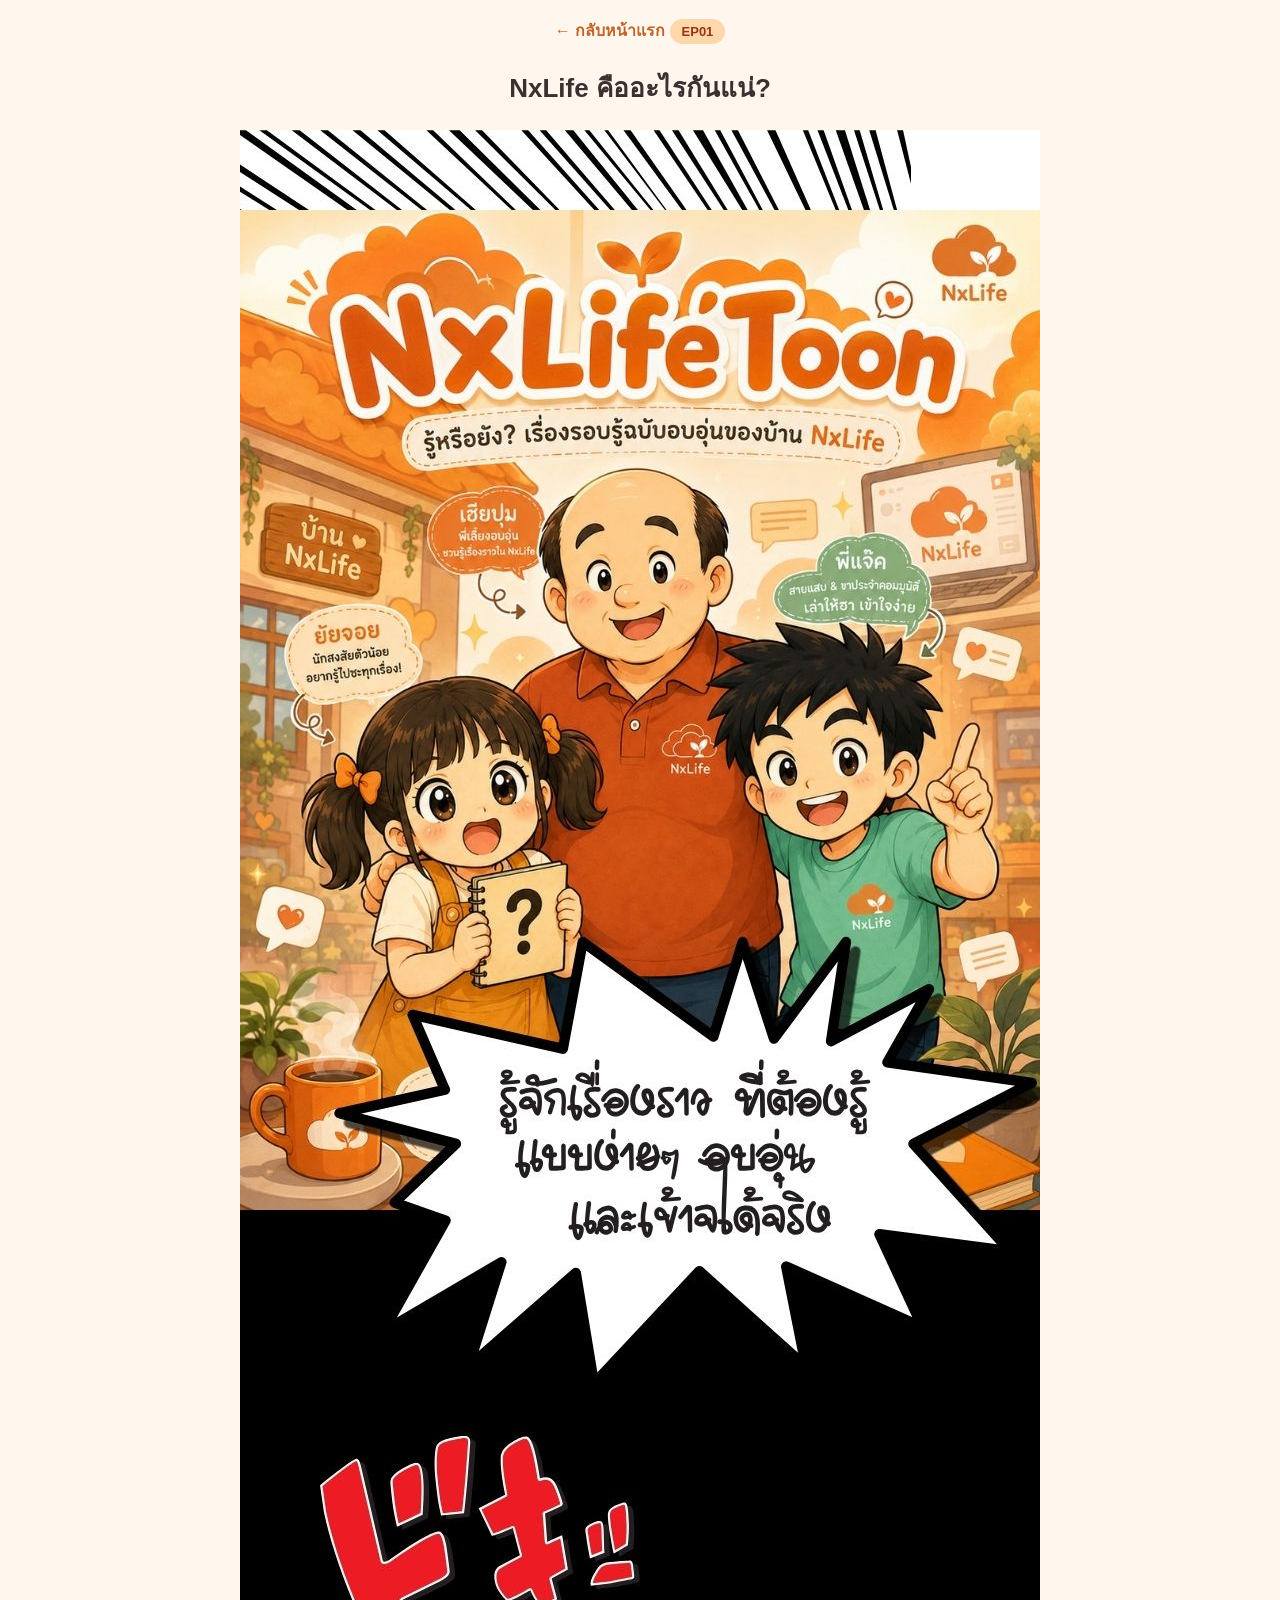
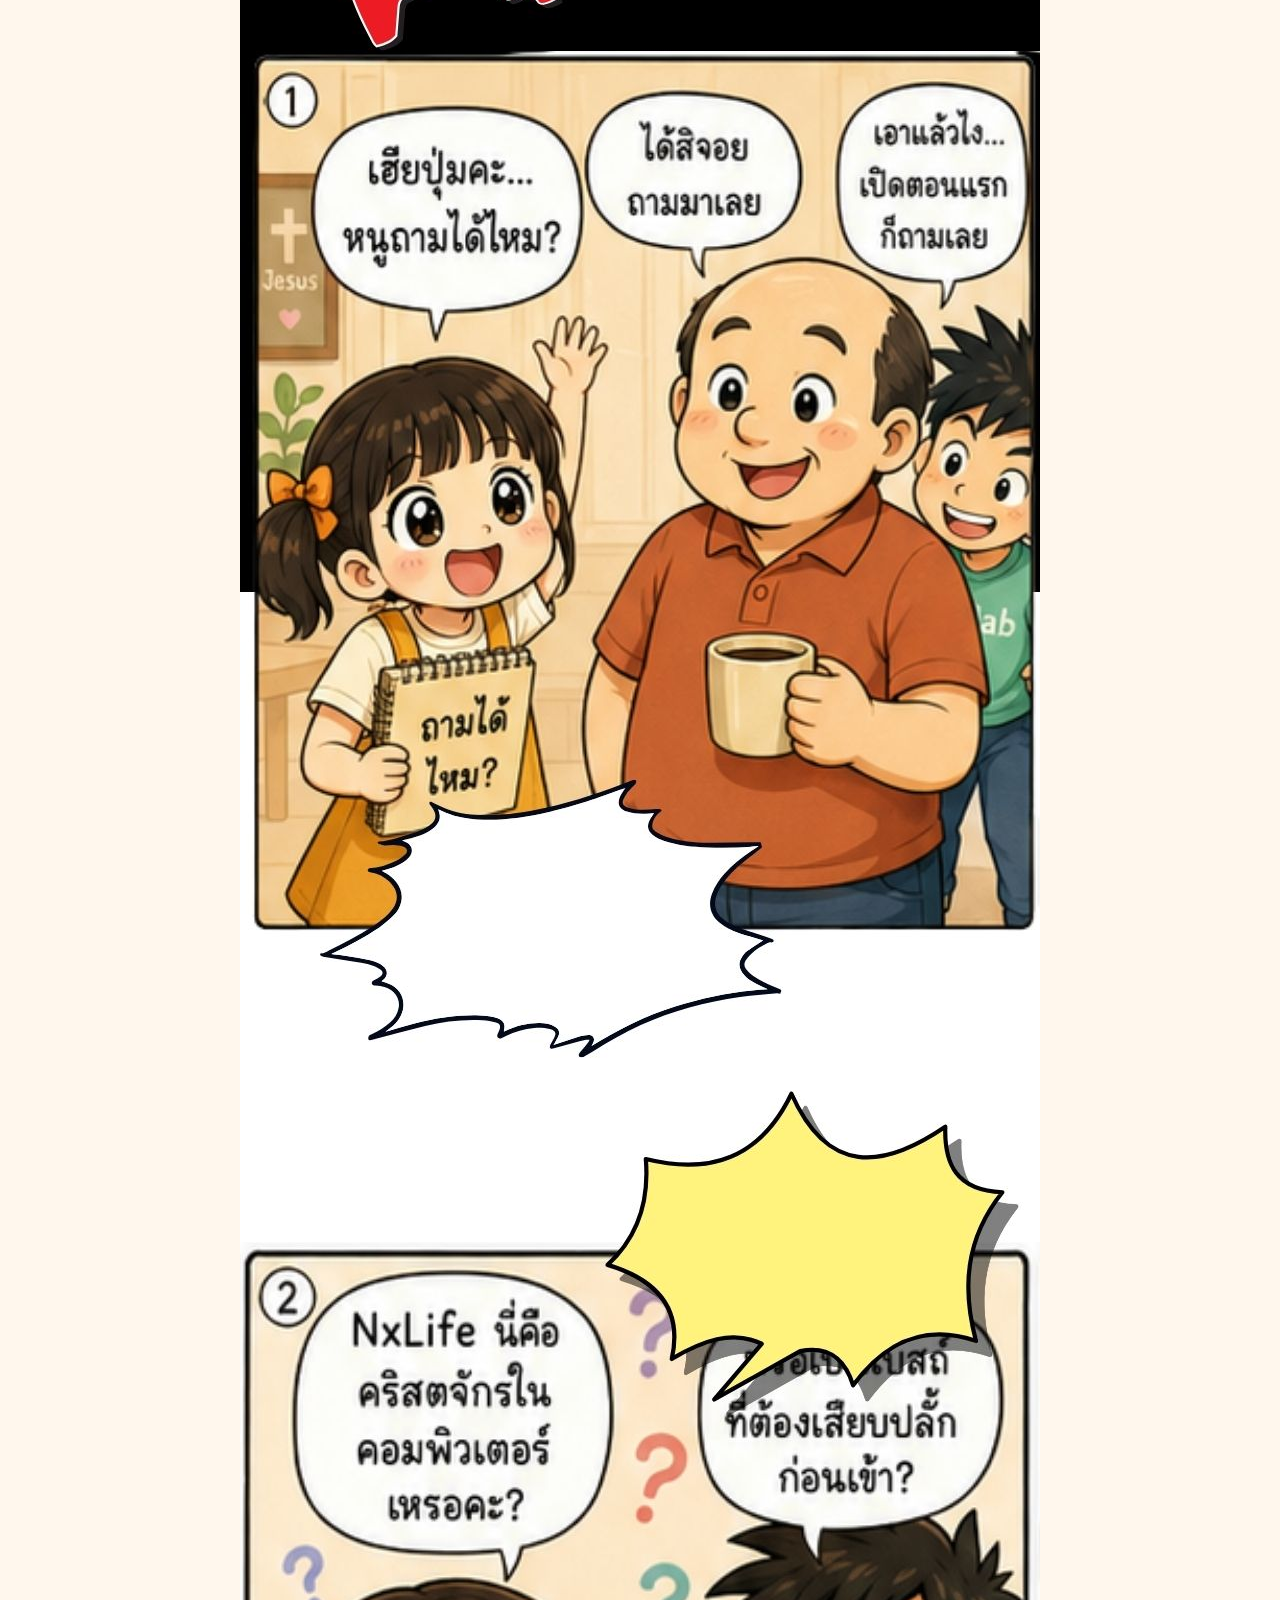
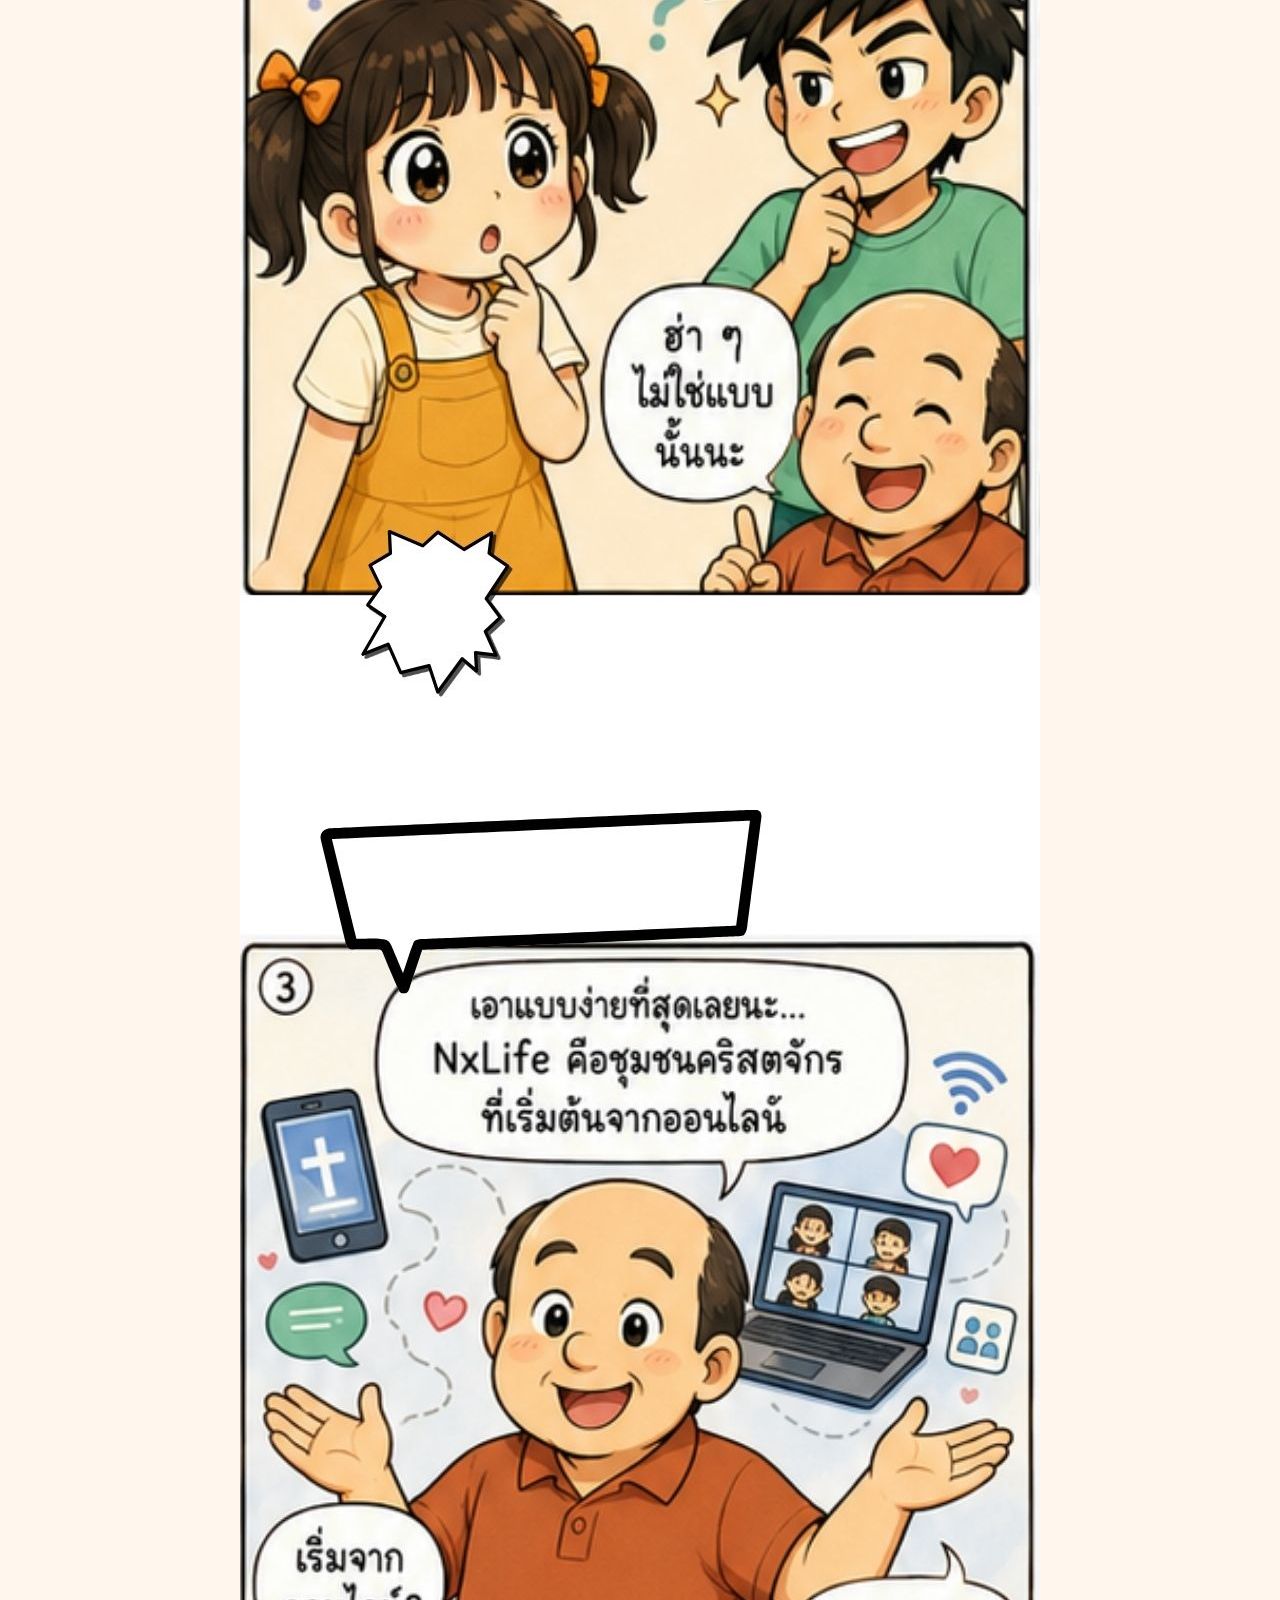
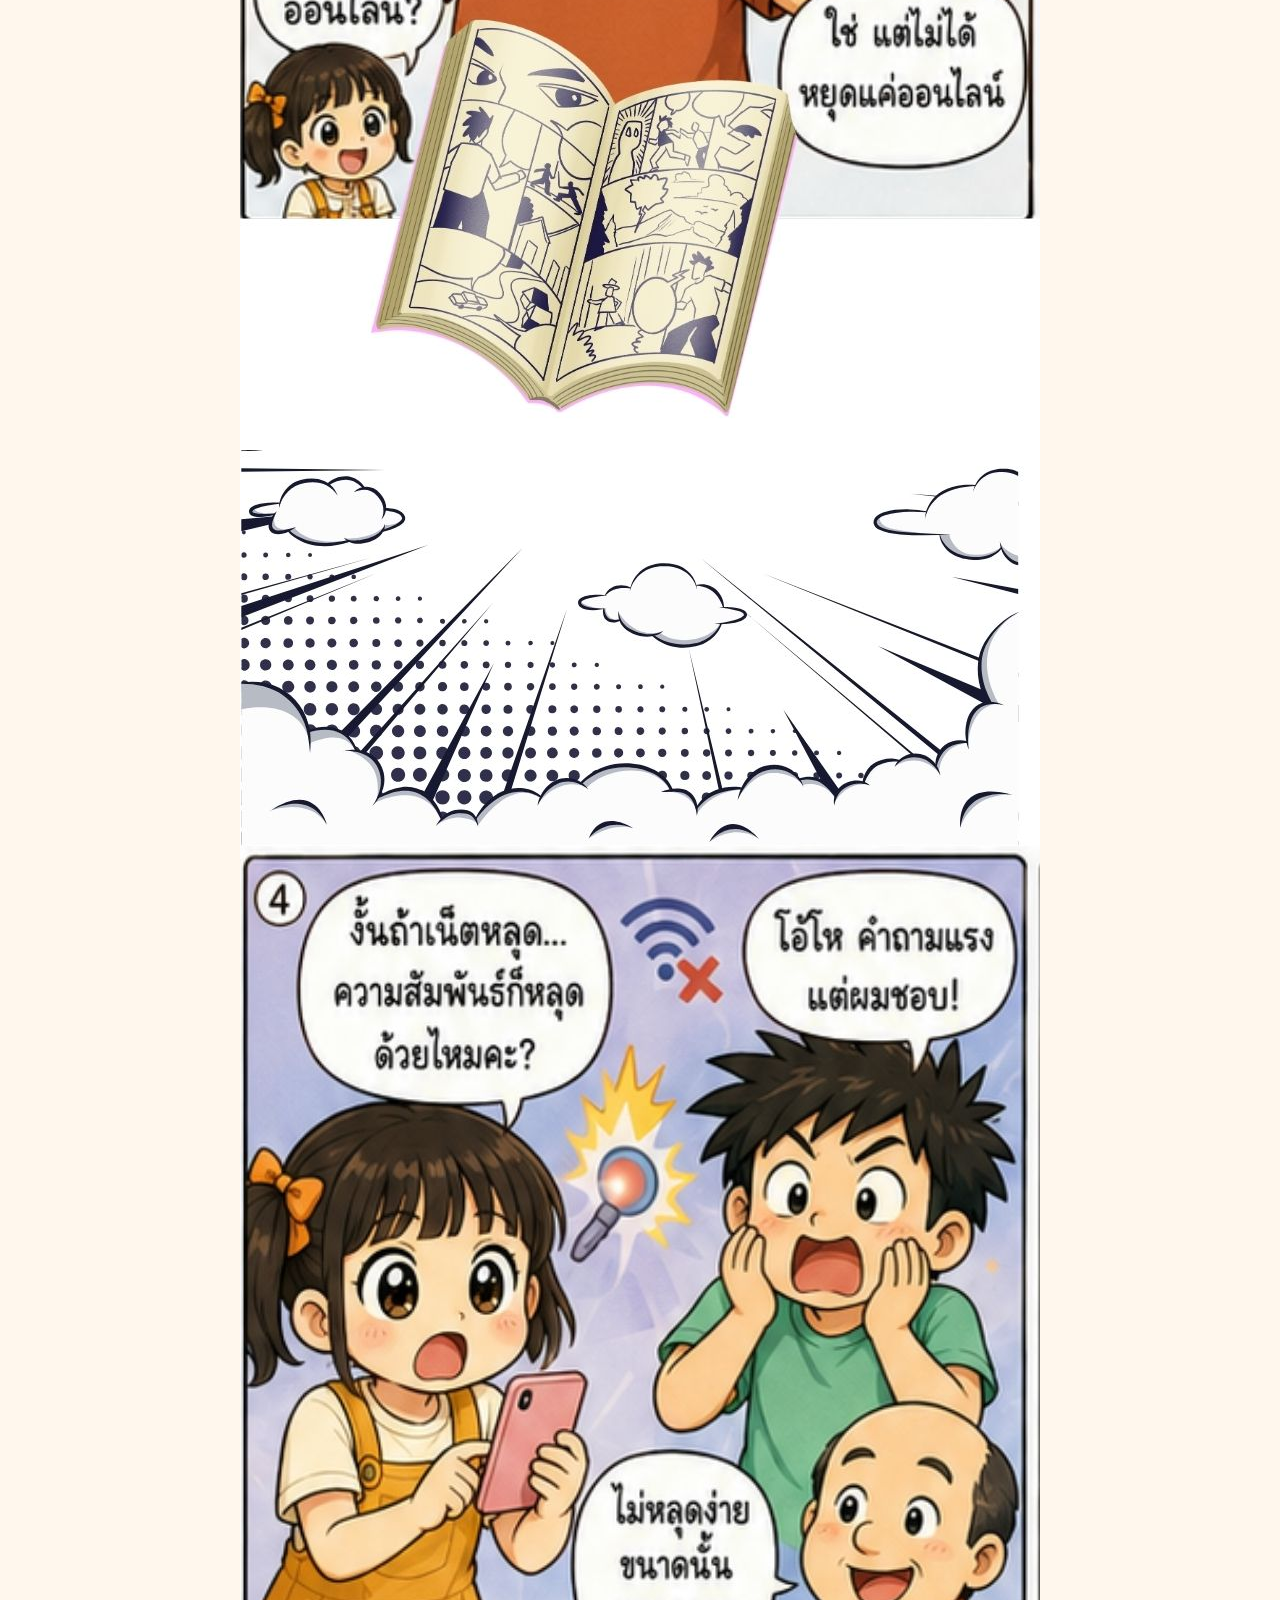
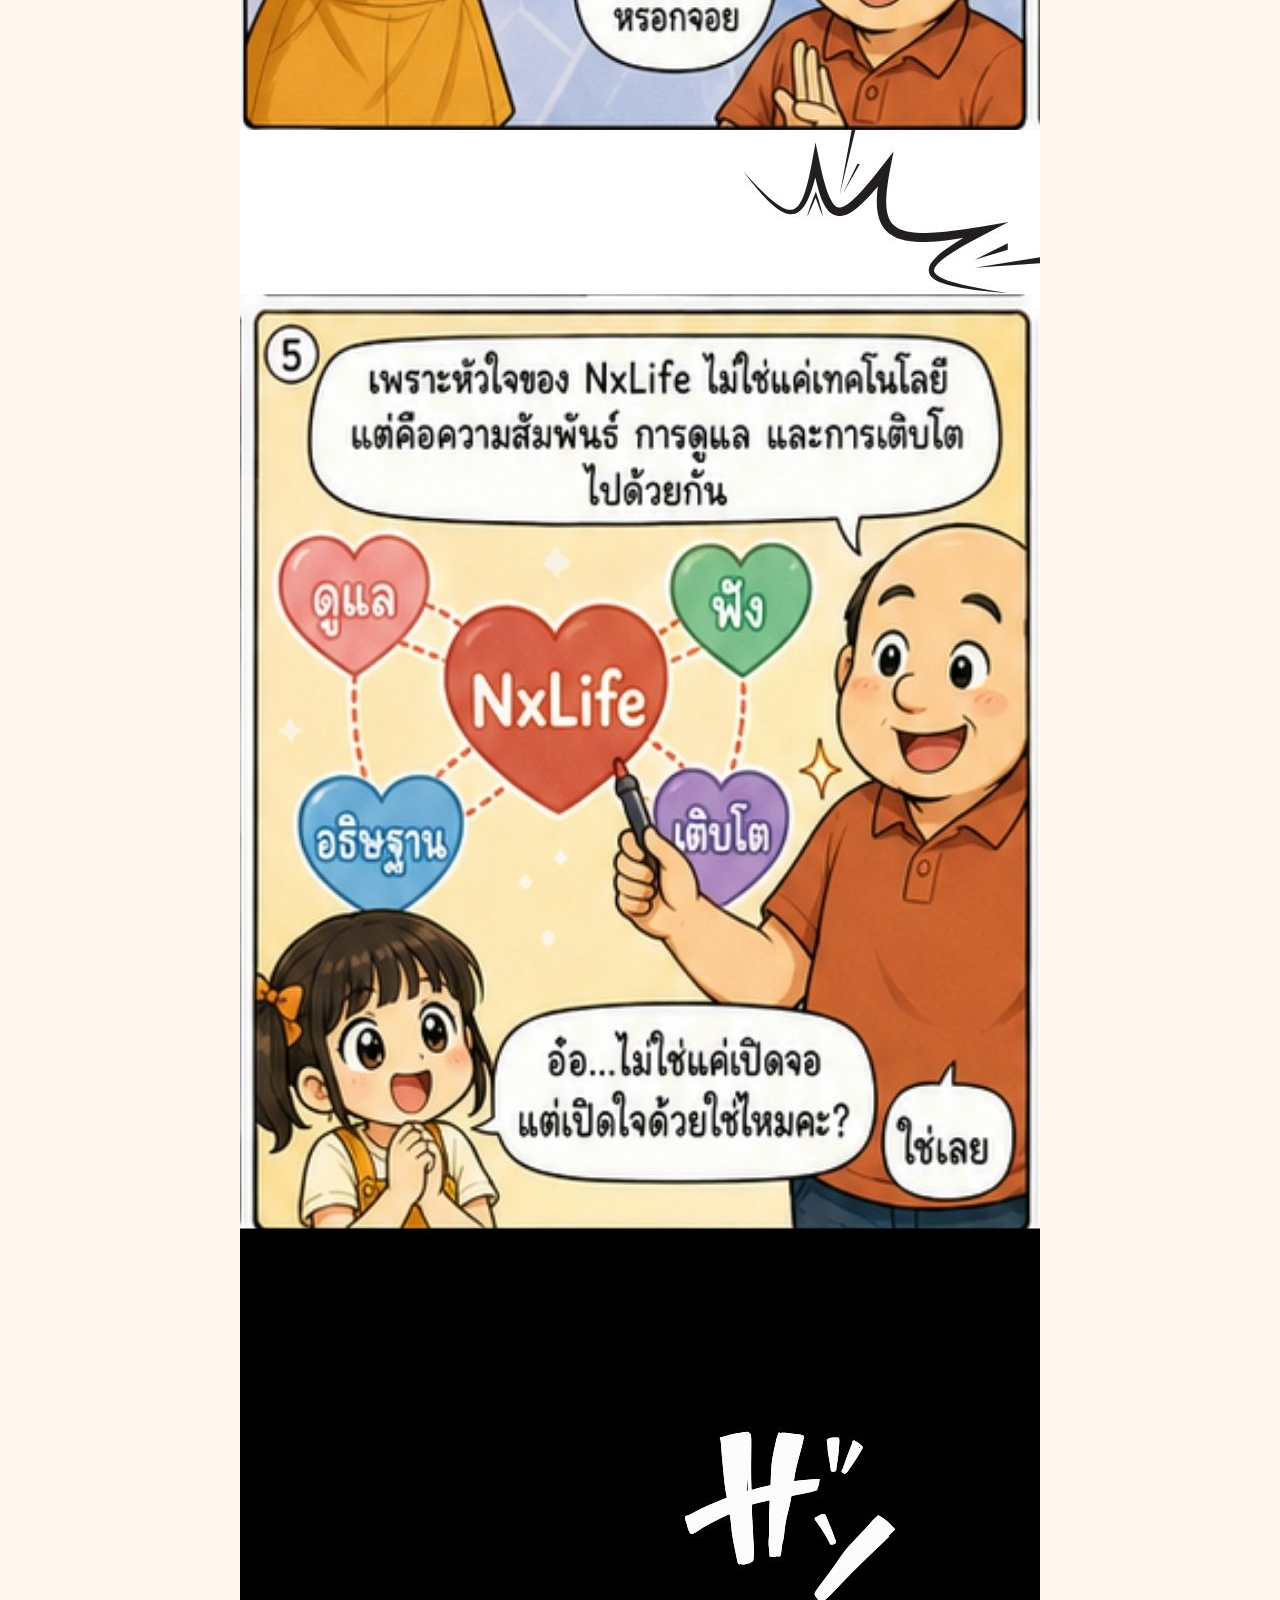
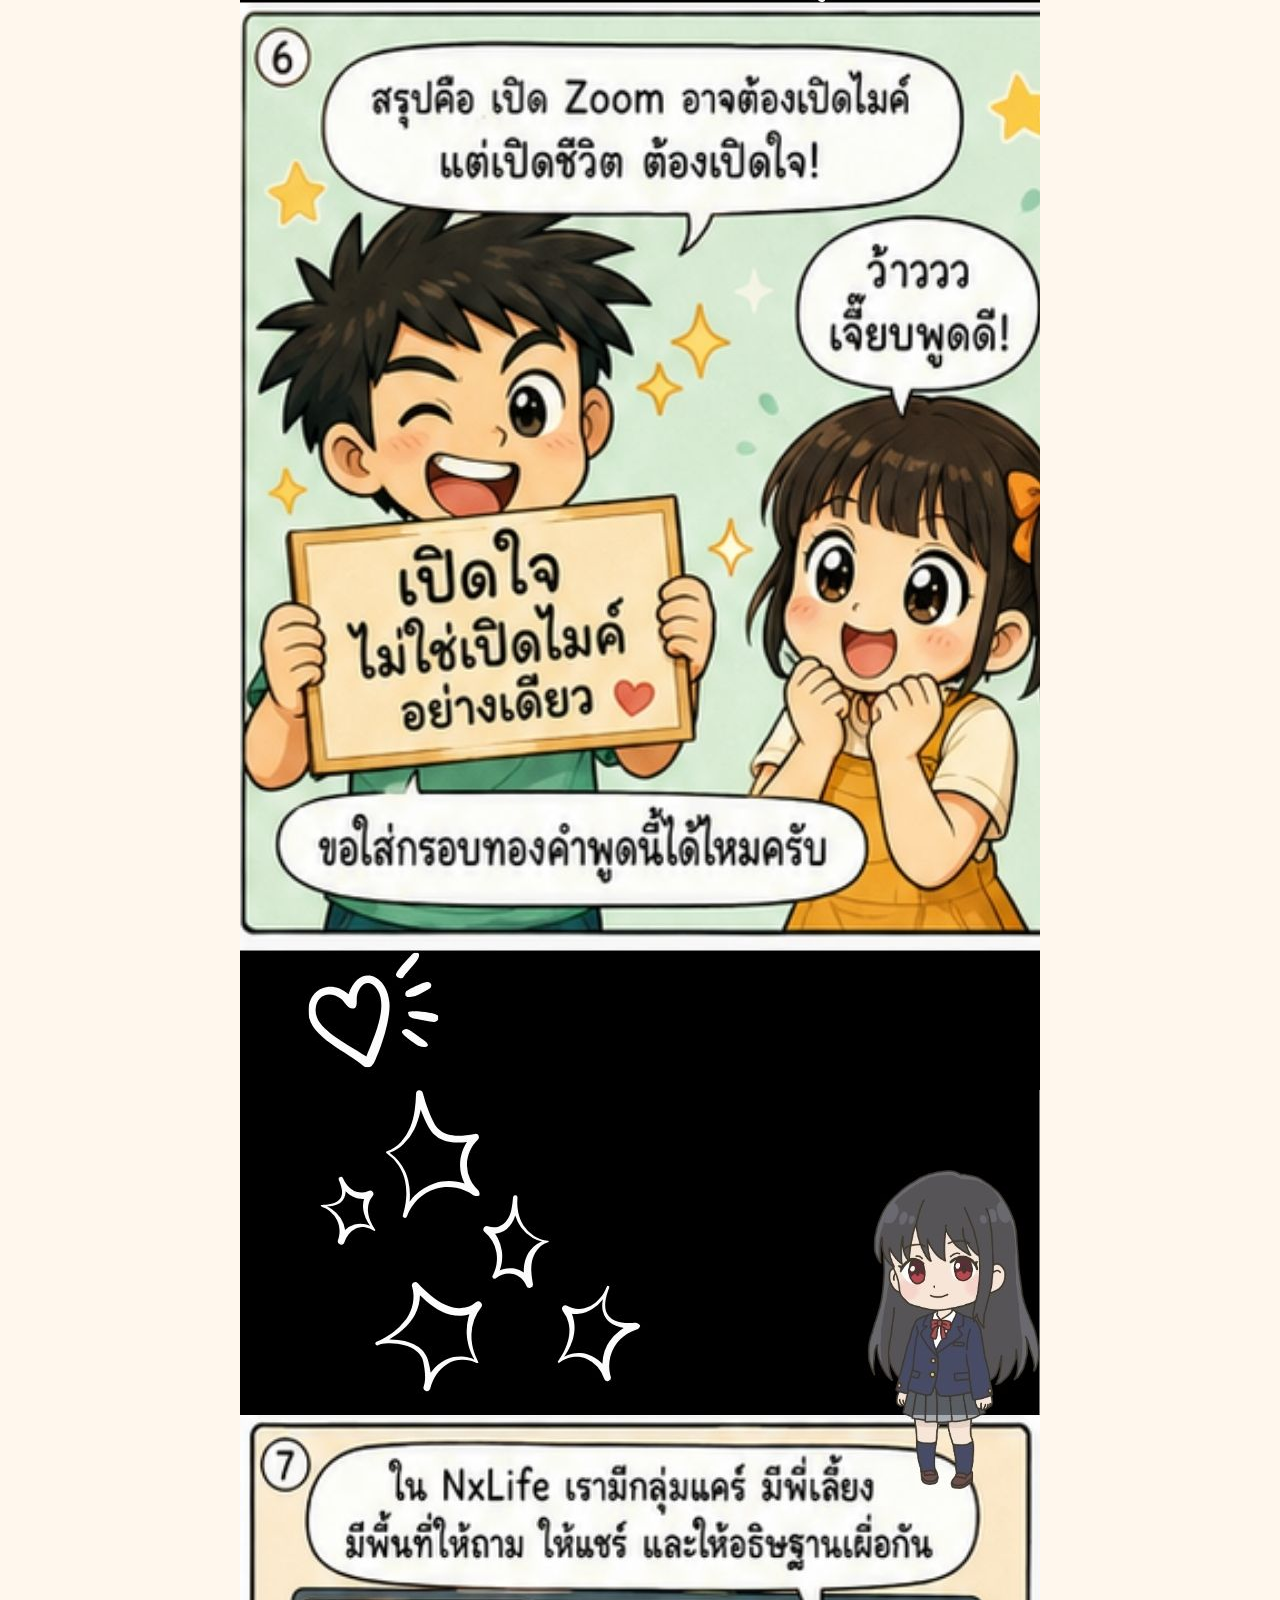
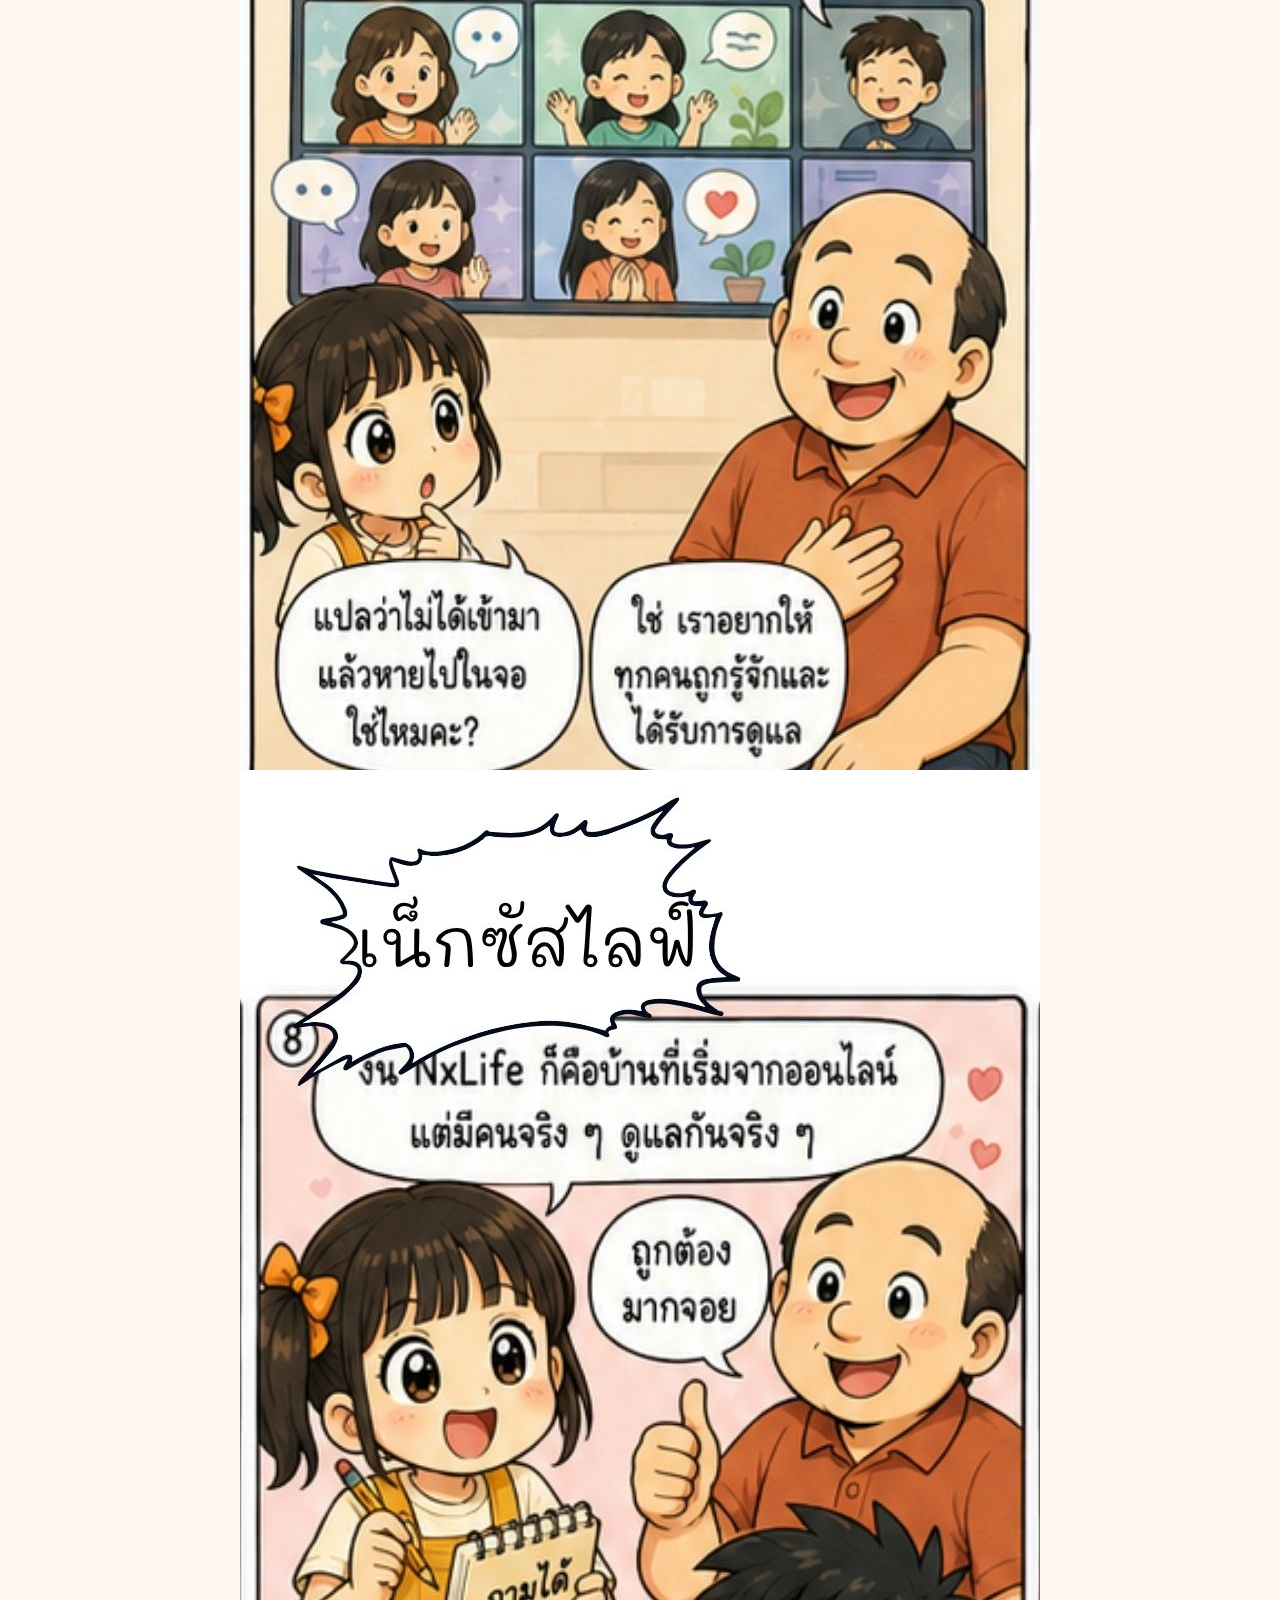
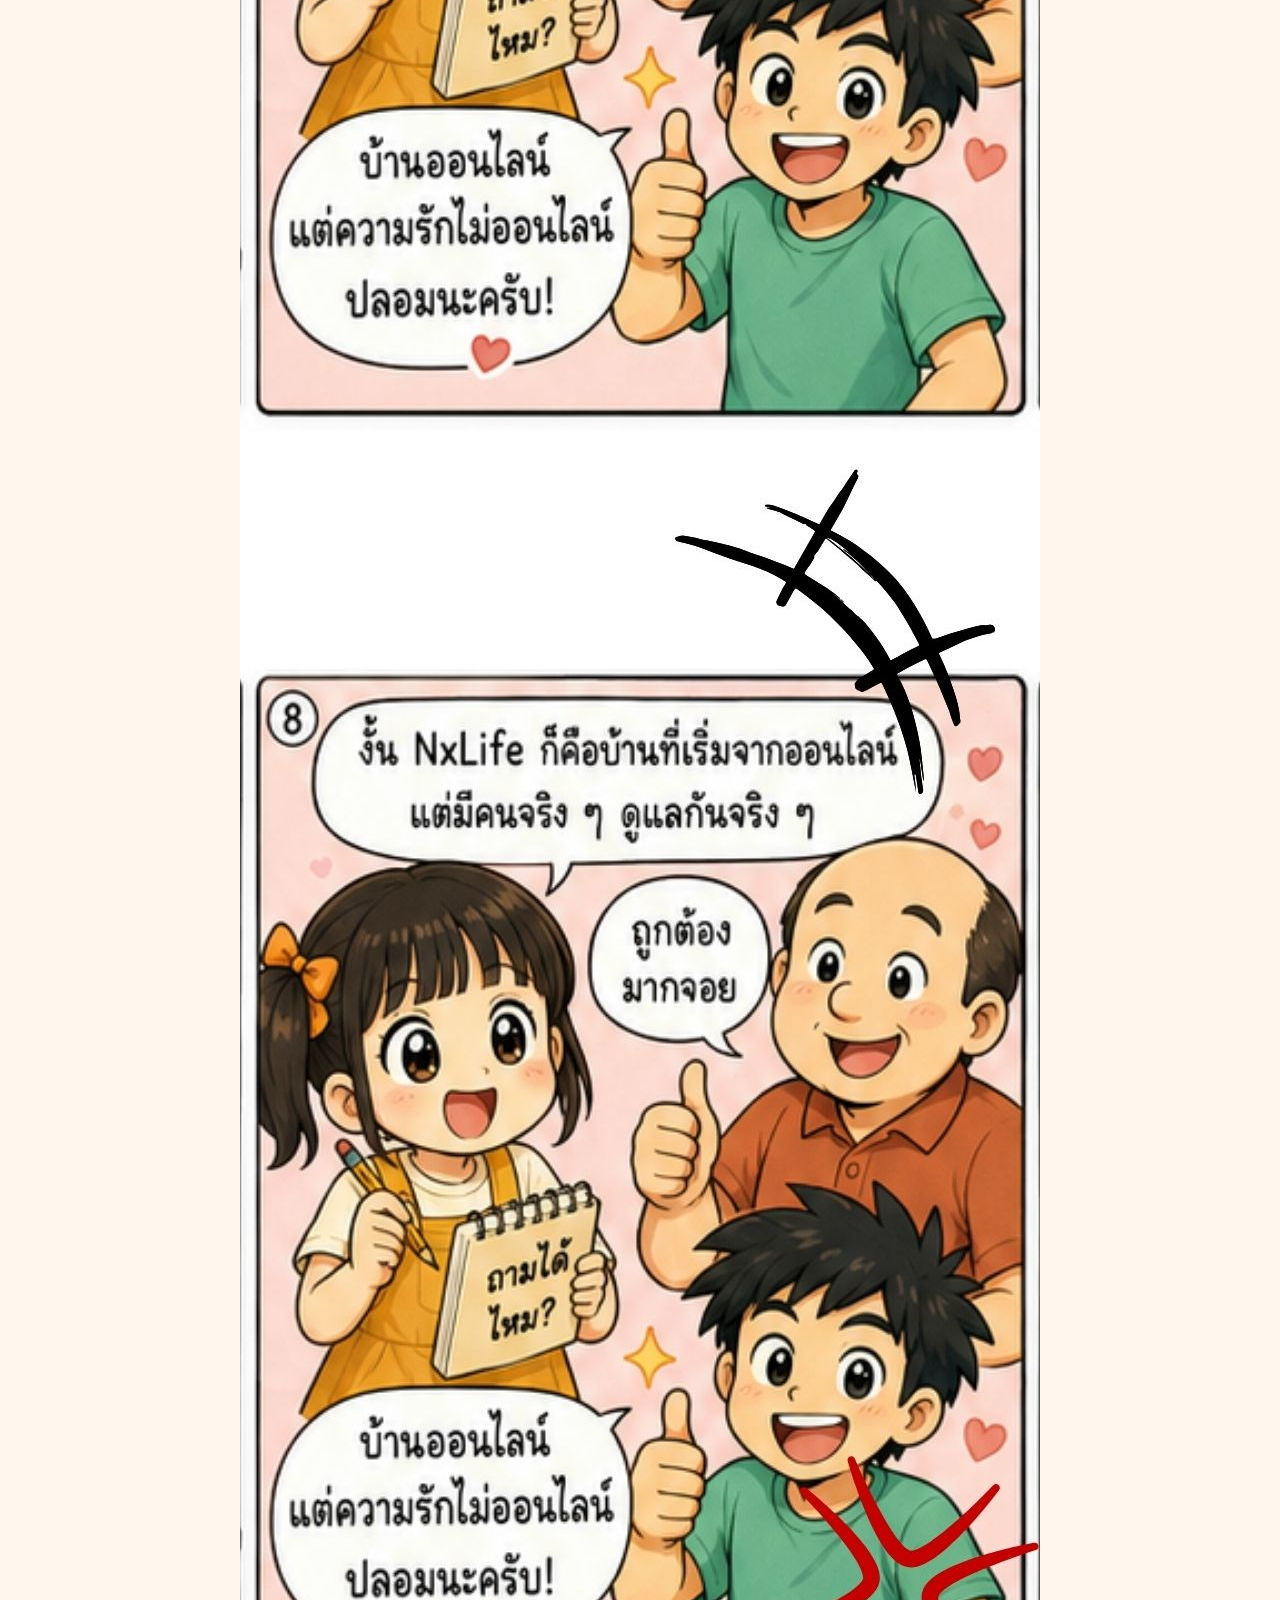
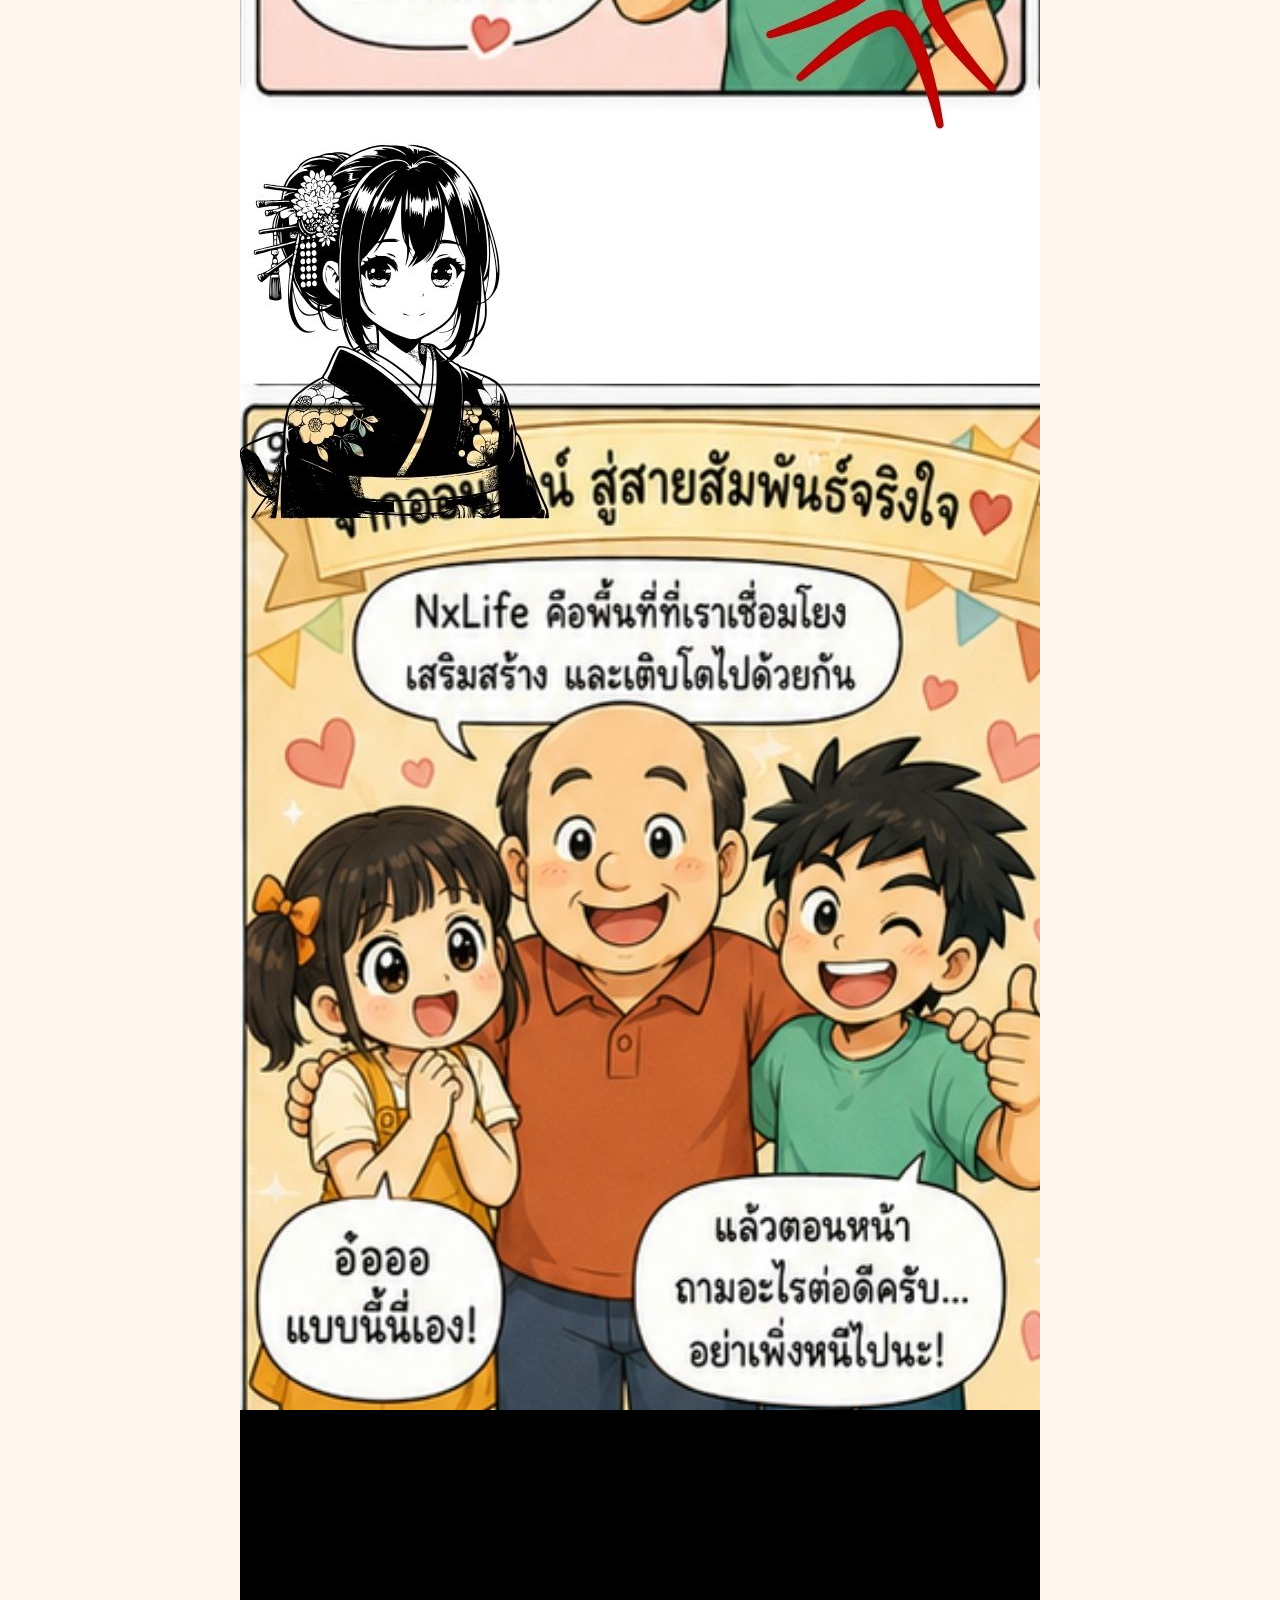
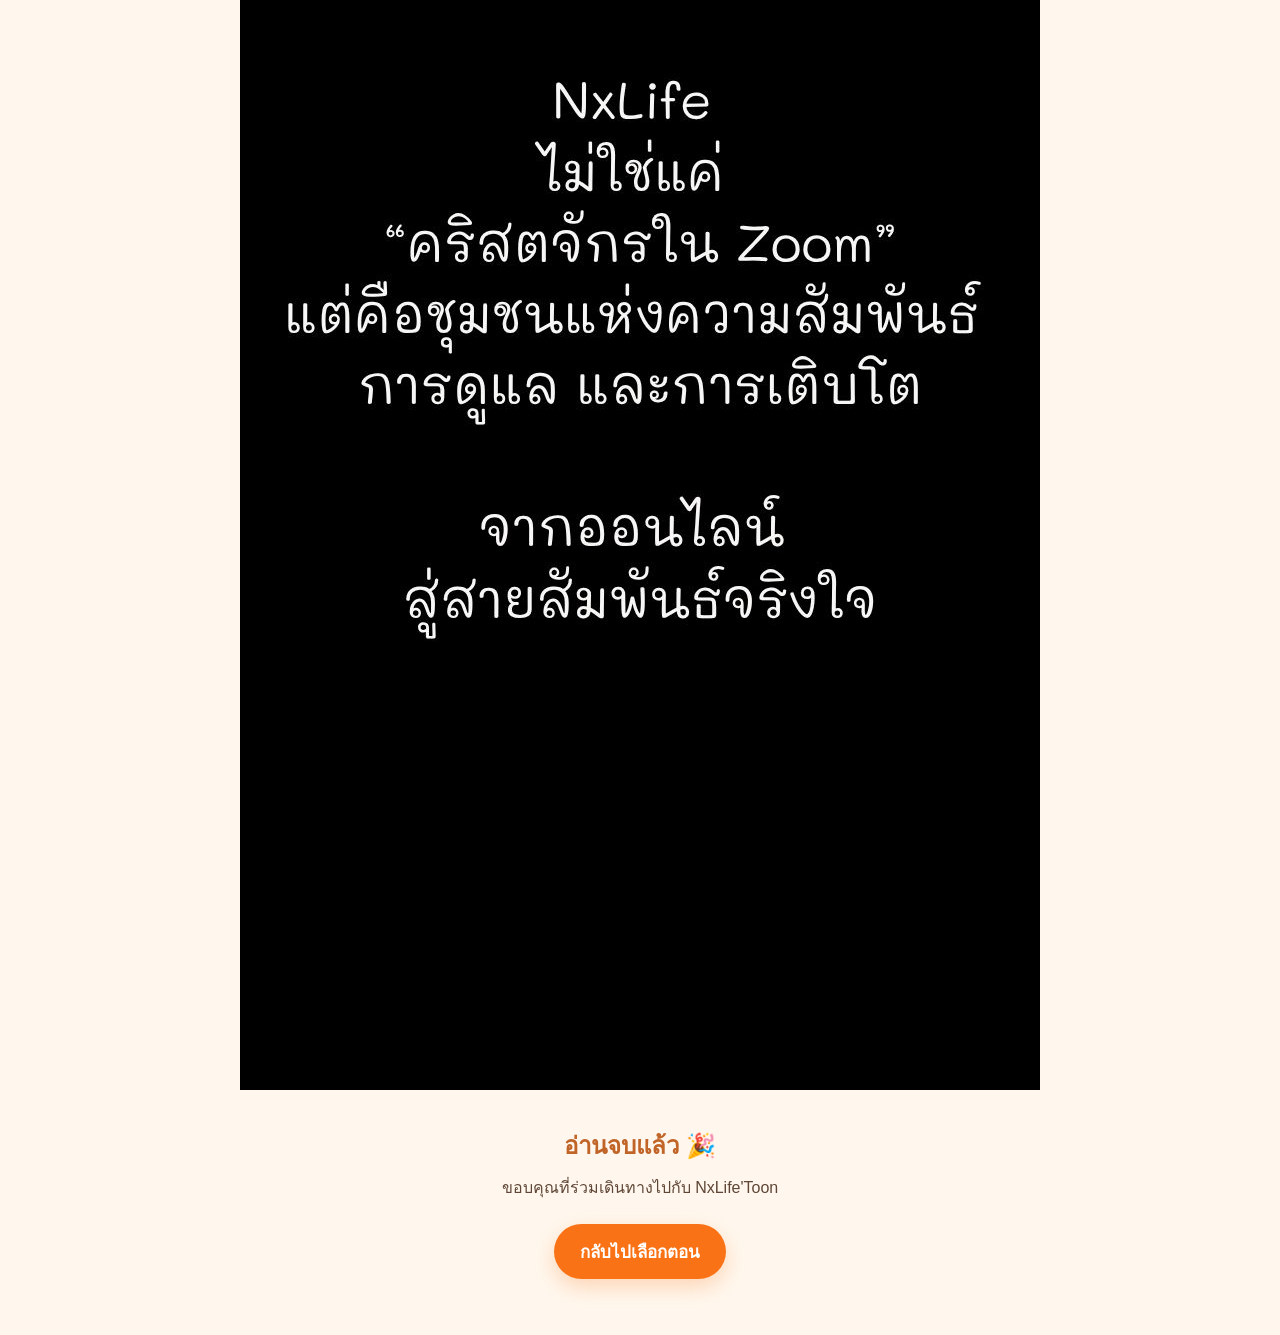
==== episodes/ep01/index.html @ eef3089d "add ep01 reader page" ====
<!DOCTYPE html>
<html lang="th">
<head>
  <meta charset="UTF-8">
  <meta name="viewport" content="width=device-width, initial-scale=1.0">

  <title>EP01 - NxLife คืออะไรกันแน่?</title>

  <link rel="icon" type="image/png" href="../../assets/logo/favicon.png">
  <link rel="stylesheet" href="../../style.css">
</head>

<body class="reader-page">

  <header class="reader-header">
    <a href="../../index.html" class="back-link">← กลับหน้าแรก</a>
    <div class="episode-label">EP01</div>
    <h1>NxLife คืออะไรกันแน่?</h1>
  </header>

  <main class="webtoon-reader" id="webtoonReader"></main>

  <section class="episode-end">
    <h2>อ่านจบแล้ว 🎉</h2>
    <p>ขอบคุณที่ร่วมเดินทางไปกับ NxLife'Toon</p>

    <a href="../../index.html" class="read-button">
      กลับไปเลือกตอน
    </a>
  </section>

  <script>
    const totalImages = 12; // ถ้ามีมากกว่า 10 รูป ให้แก้เลขตรงนี้ เช่น 12, 15, 18
    const reader = document.getElementById("webtoonReader");

    for (let i = 1; i <= totalImages; i++) {
      const img = document.createElement("img");
      const fileName = String(i).padStart(2, "0") + ".jpg";

      img.src = "images/" + fileName;
      img.alt = "NxLife'Toon EP01 ภาพที่ " + i;
      img.loading = "lazy";

      reader.appendChild(img);
    }
  </script>

</body>
</html>
---- style.css ----
body {
  margin: 0;
  min-height: 100vh;
  font-family: Arial, sans-serif;
  background: linear-gradient(180deg, #fff7ed 0%, #fdebd3 100%);
  color: #3b2f2f;
}

.home {
  max-width: 900px;
  margin: 0 auto;
  padding: 40px 20px 60px;
  text-align: center;
}

.main-logo {
  width: 100%;
  max-width: 720px;
  height: auto;
  display: block;
  margin: 0 auto 20px;
}

h1 {
  margin: 12px 0 8px;
  font-size: 36px;
  color: #c06428;
}

.subtitle {
  margin: 0 auto 28px;
  max-width: 680px;
  font-size: 18px;
  line-height: 1.7;
  color: #5f4636;
}

.read-button {
  display: inline-block;
  padding: 14px 26px;
  border-radius: 999px;
  background: #f97316;
  color: white;
  text-decoration: none;
  font-size: 17px;
  font-weight: bold;
  box-shadow: 0 8px 20px rgba(249, 115, 22, 0.25);
}

.reader-page {
  background: #fff7ed;
  padding: 0;
}

.reader-header {
  max-width: 800px;
  margin: 0 auto;
  padding: 18px 16px 22px;
  text-align: center;
  background: #fff7ed;
}

.back-link {
  display: inline-block;
  margin-bottom: 12px;
  color: #c06428;
  text-decoration: none;
  font-weight: bold;
}

.episode-label {
  display: inline-block;
  padding: 5px 12px;
  border-radius: 999px;
  background: #fed7aa;
  color: #9a3412;
  font-size: 13px;
  font-weight: bold;
}

.reader-header h1 {
  margin: 12px 0 0;
  font-size: 26px;
  color: #3b2f2f;
}

.webtoon-reader {
  max-width: 800px;
  margin: 0 auto;
  background: #ffffff;
}

.webtoon-reader img {
  width: 100%;
  height: auto;
  display: block;
  margin: 0;
  padding: 0;
}

.episode-end {
  max-width: 800px;
  margin: 0 auto;
  padding: 36px 20px 56px;
  text-align: center;
  background: #fff7ed;
}

.episode-end h2 {
  margin: 0 0 10px;
  color: #c06428;
}

.episode-end p {
  margin: 0 0 24px;
  color: #5f4636;
}
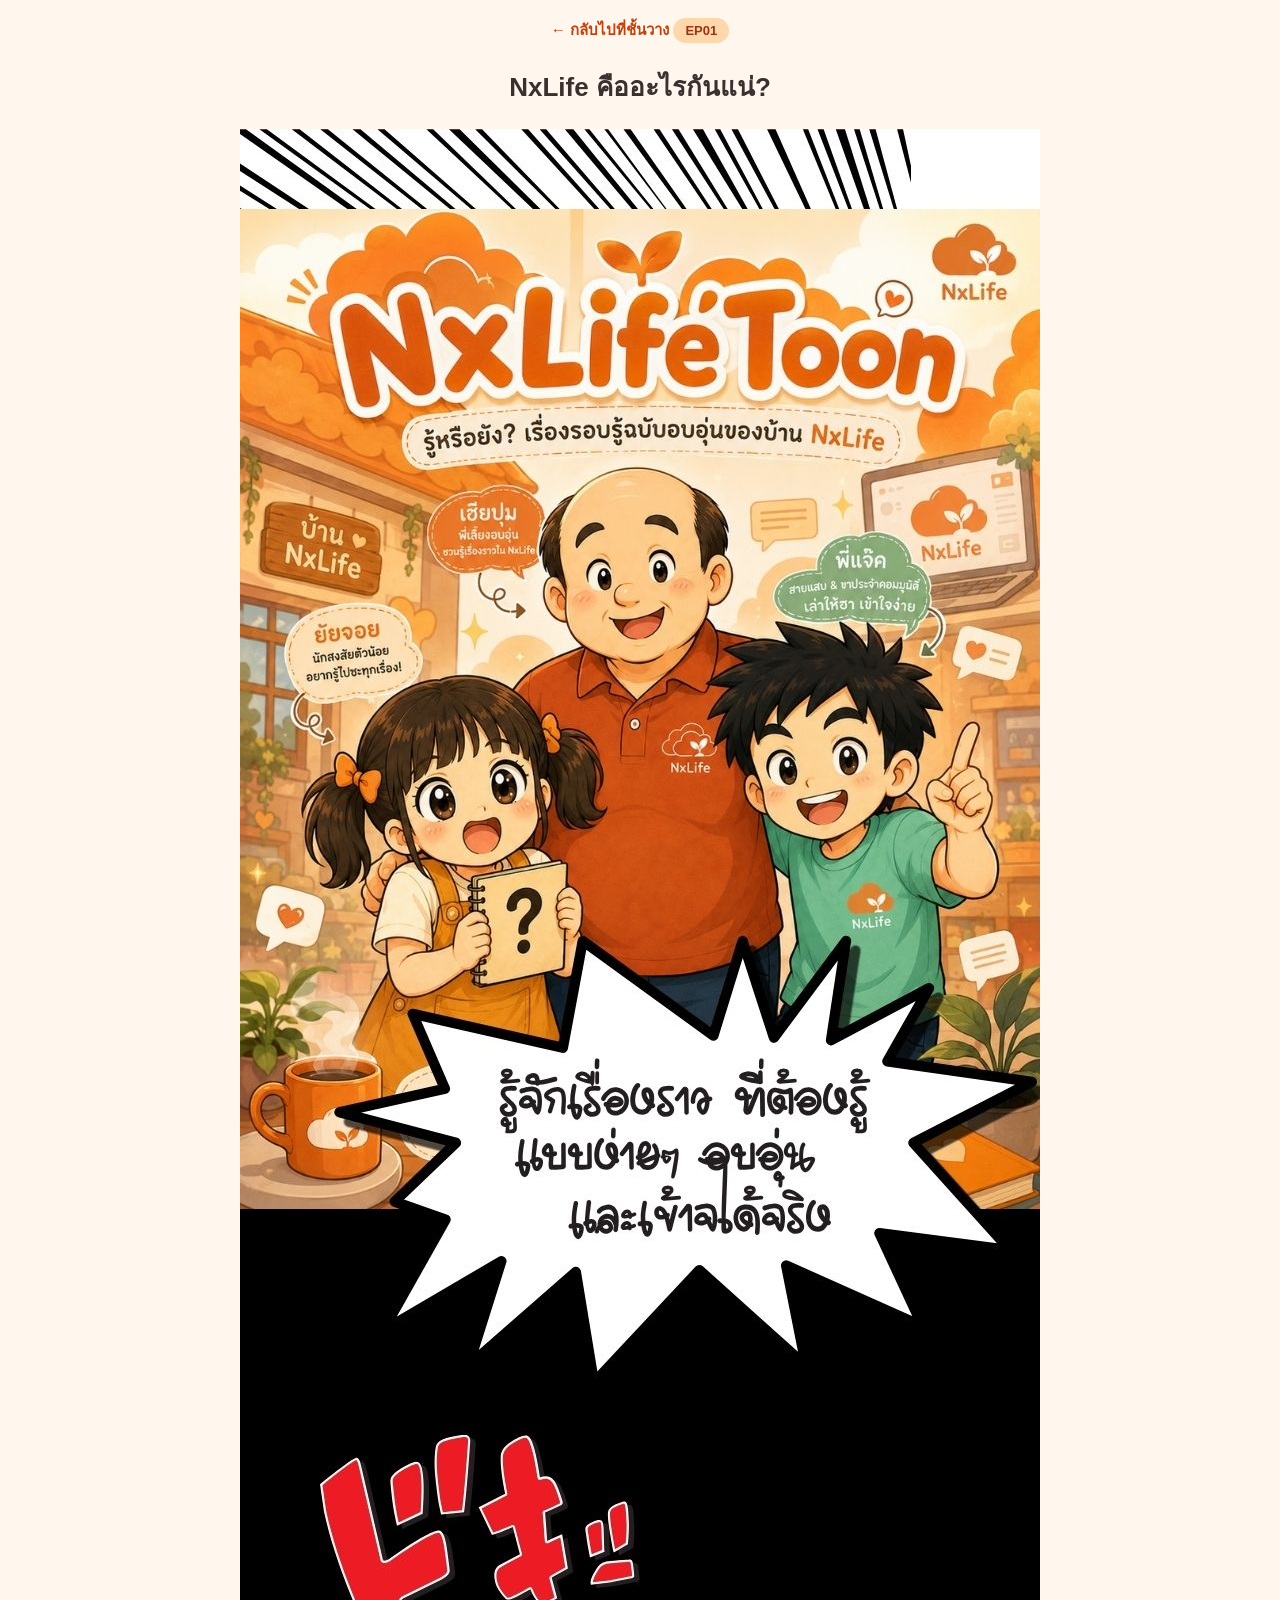
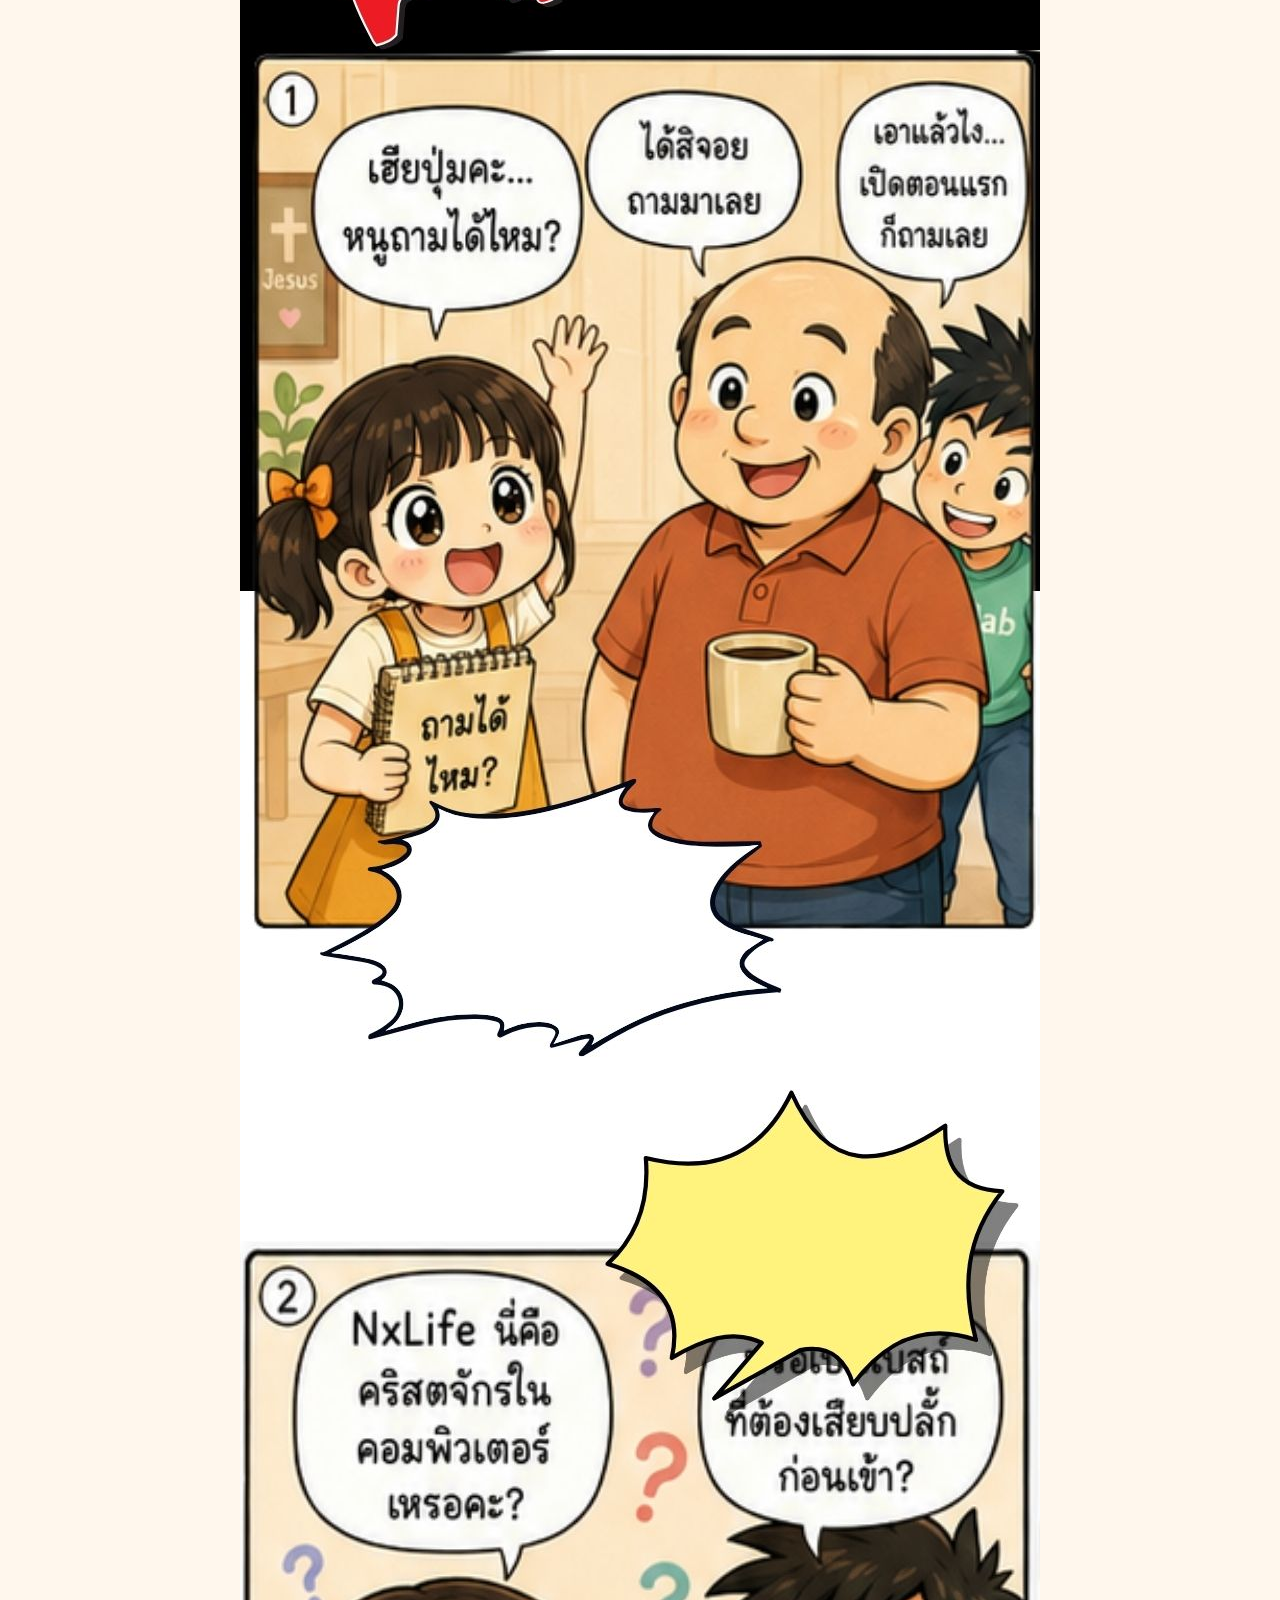
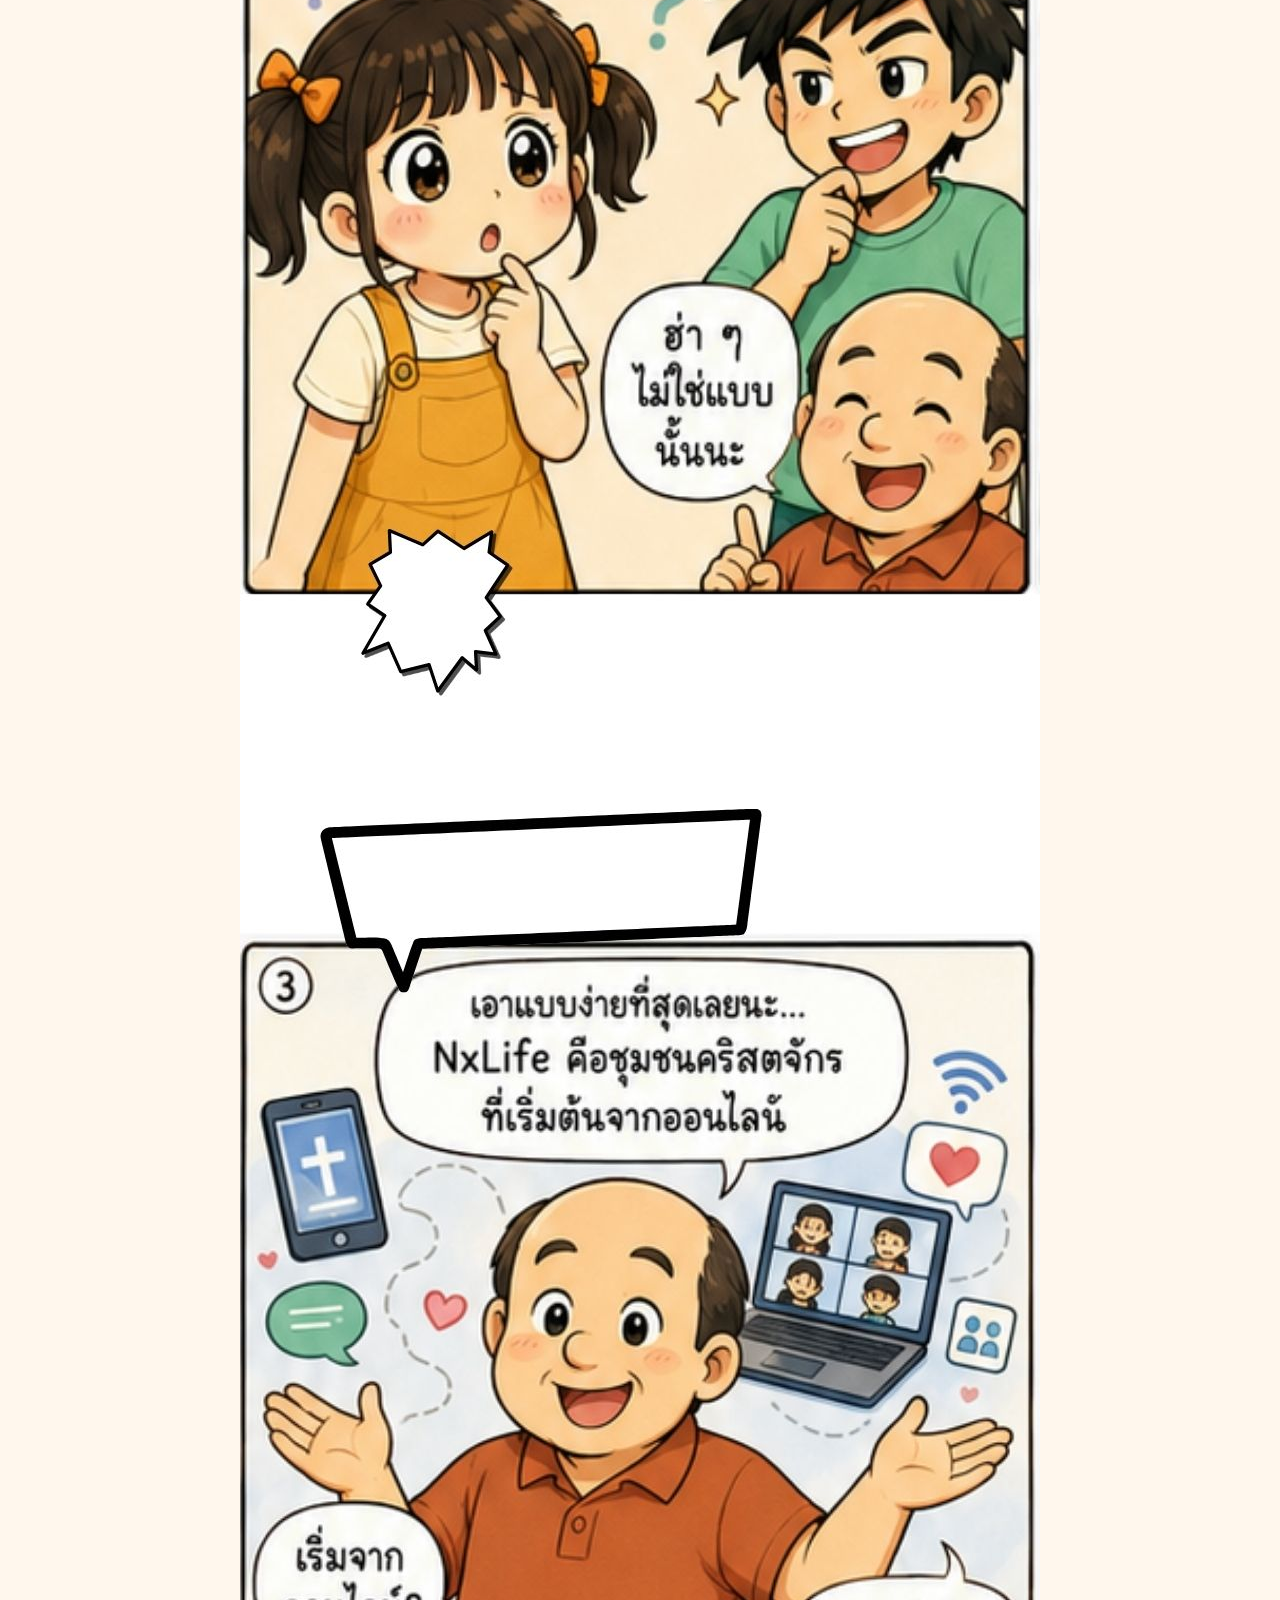
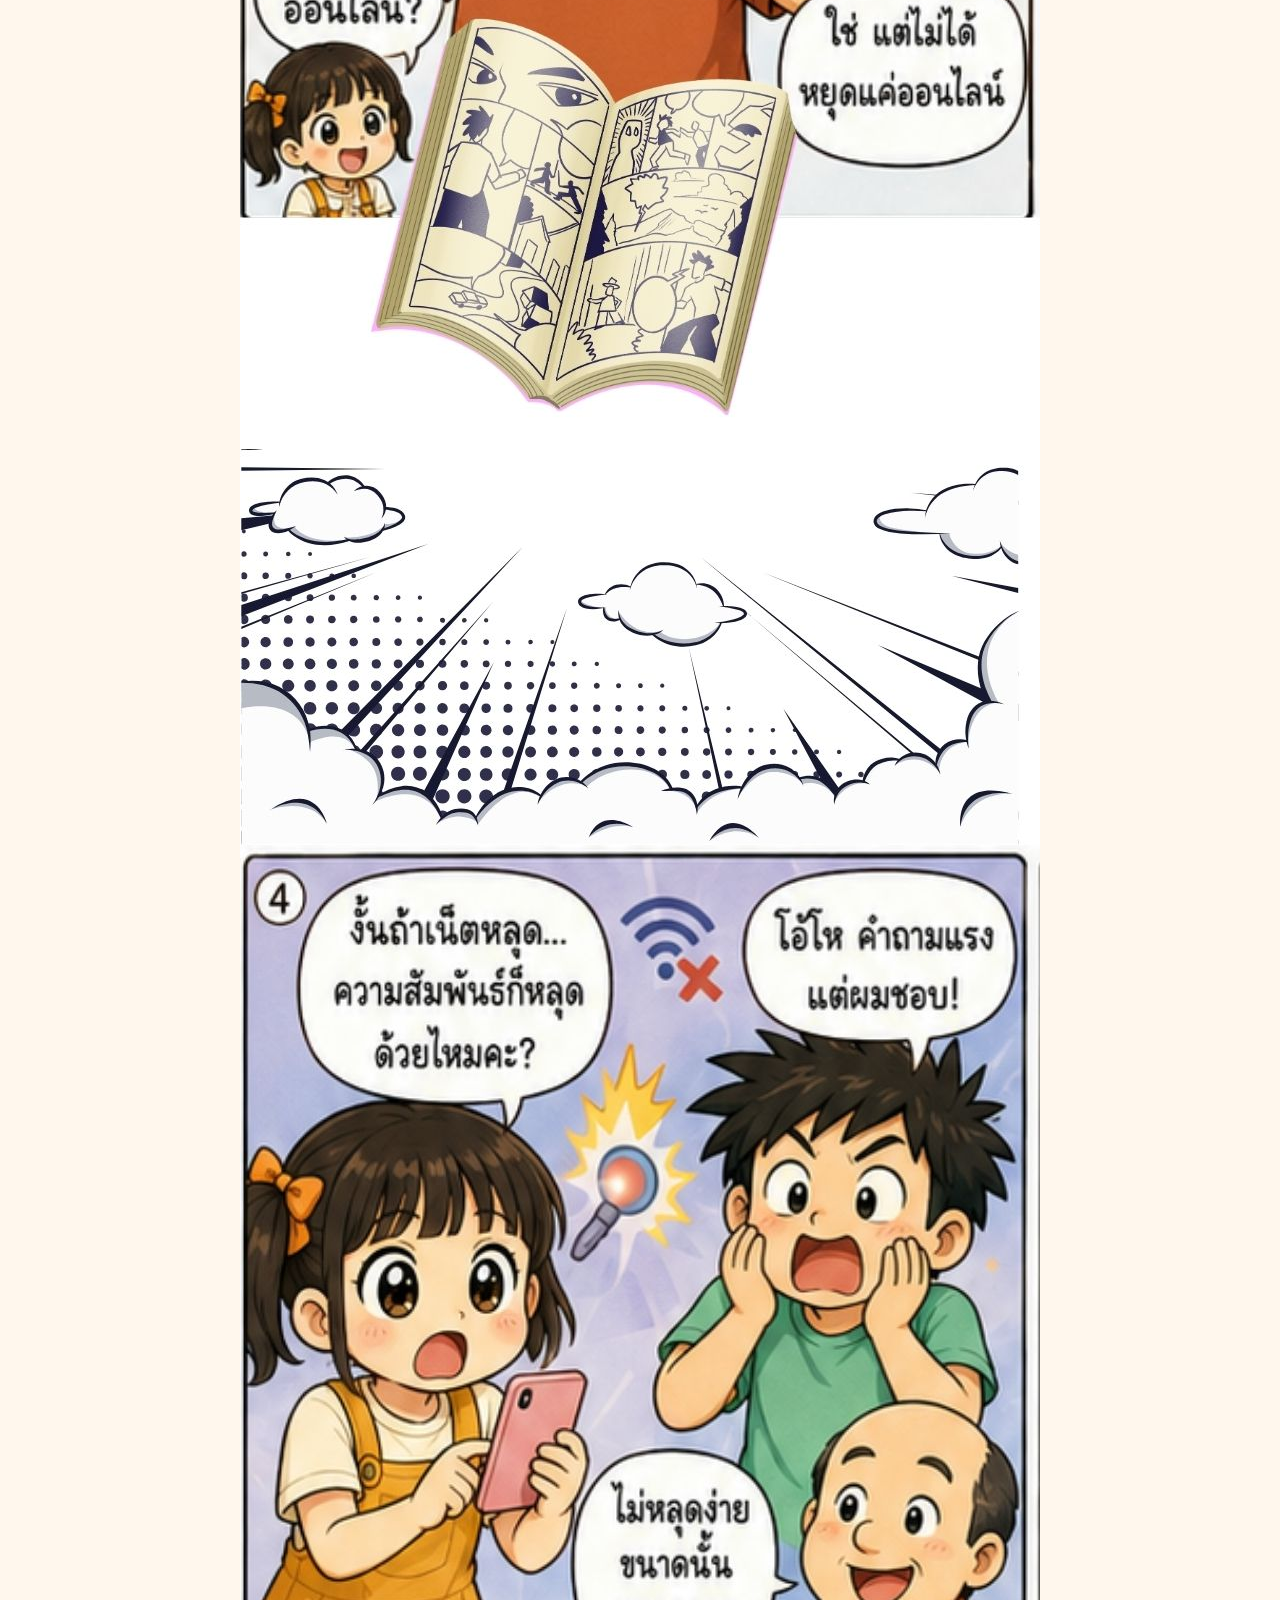
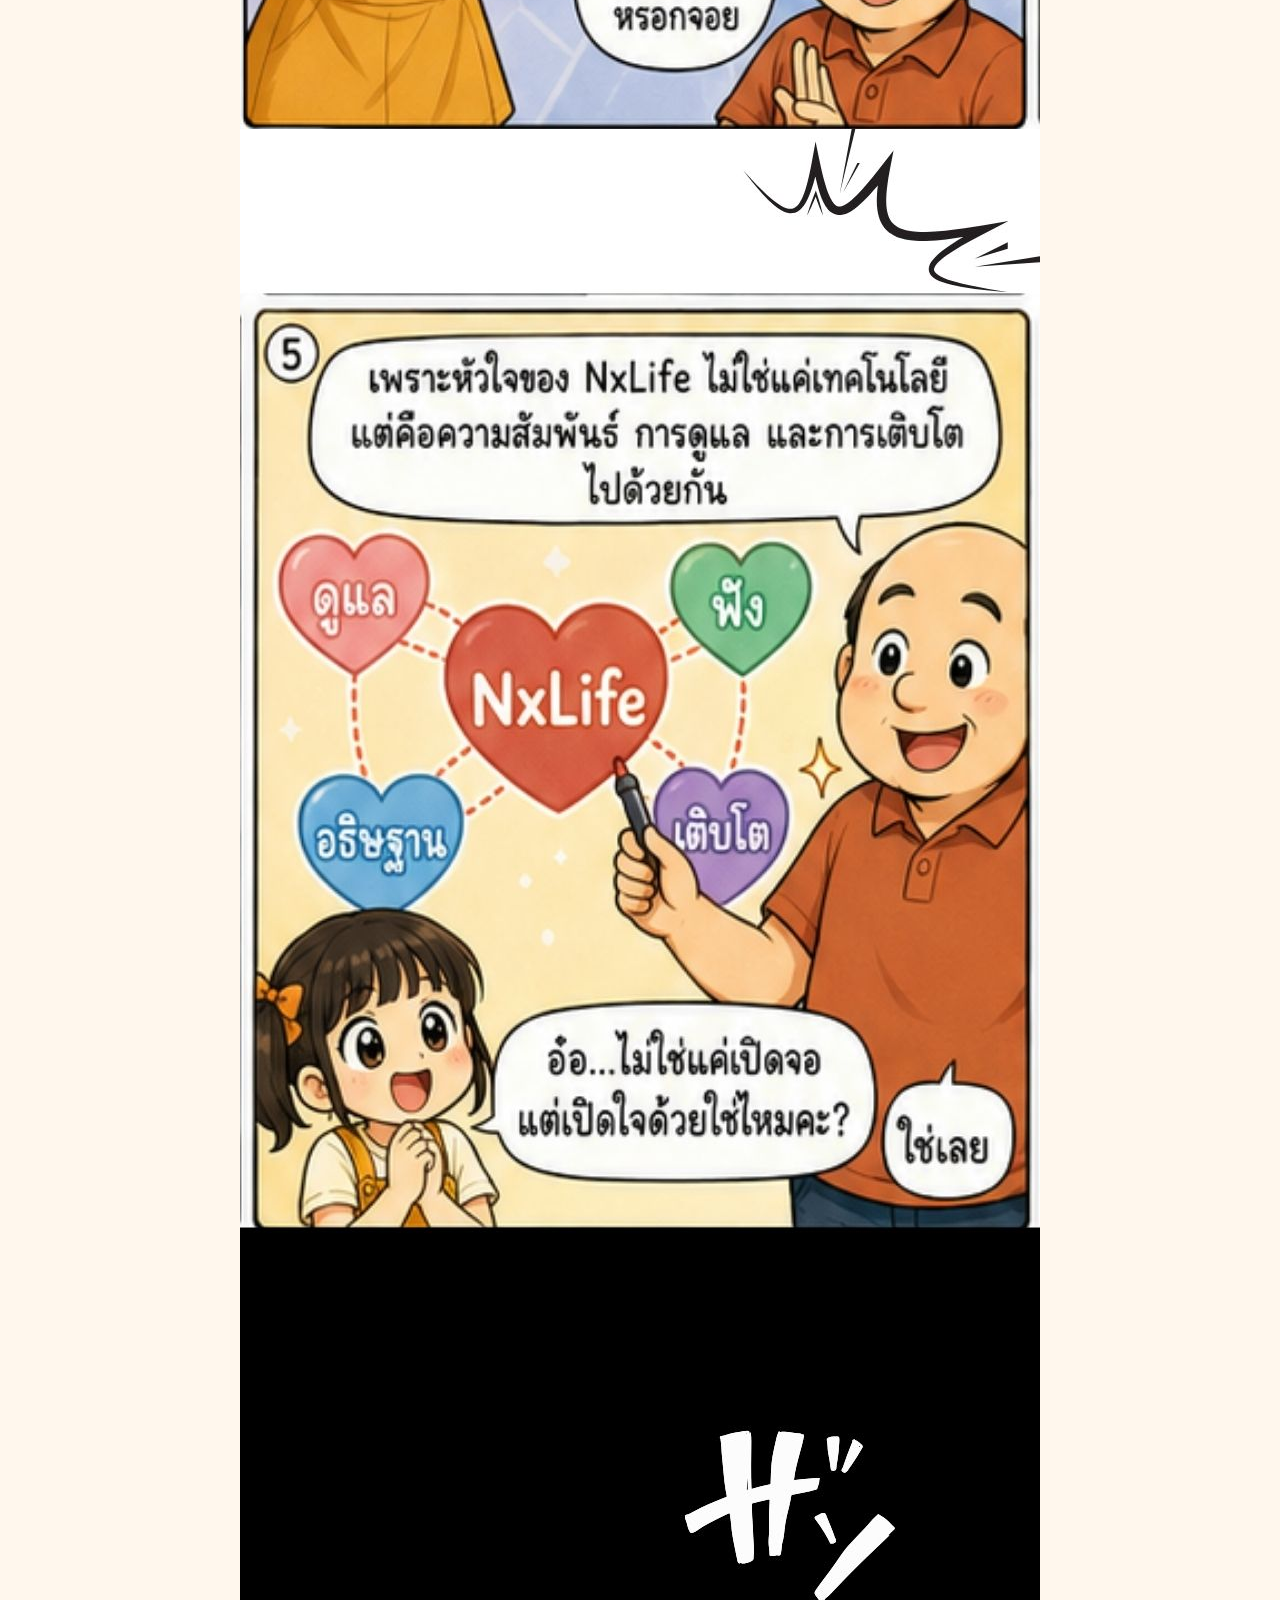
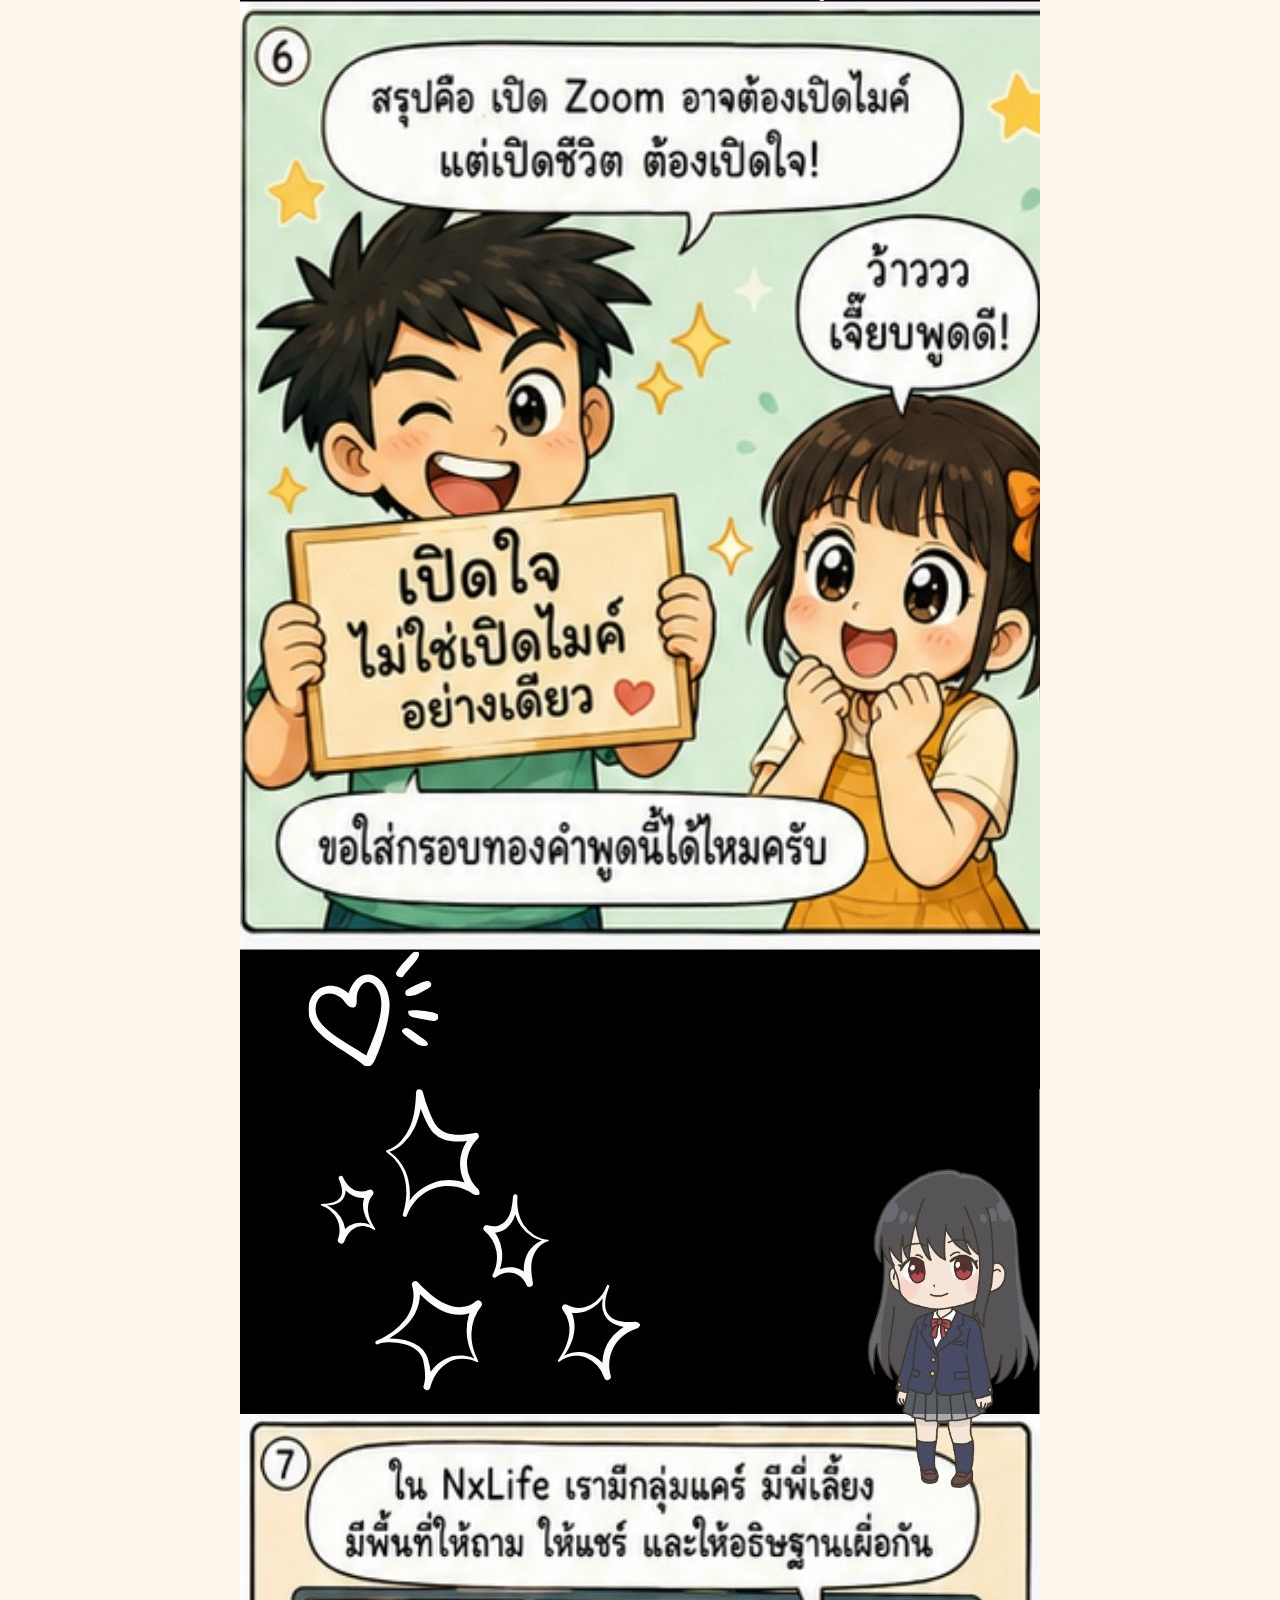
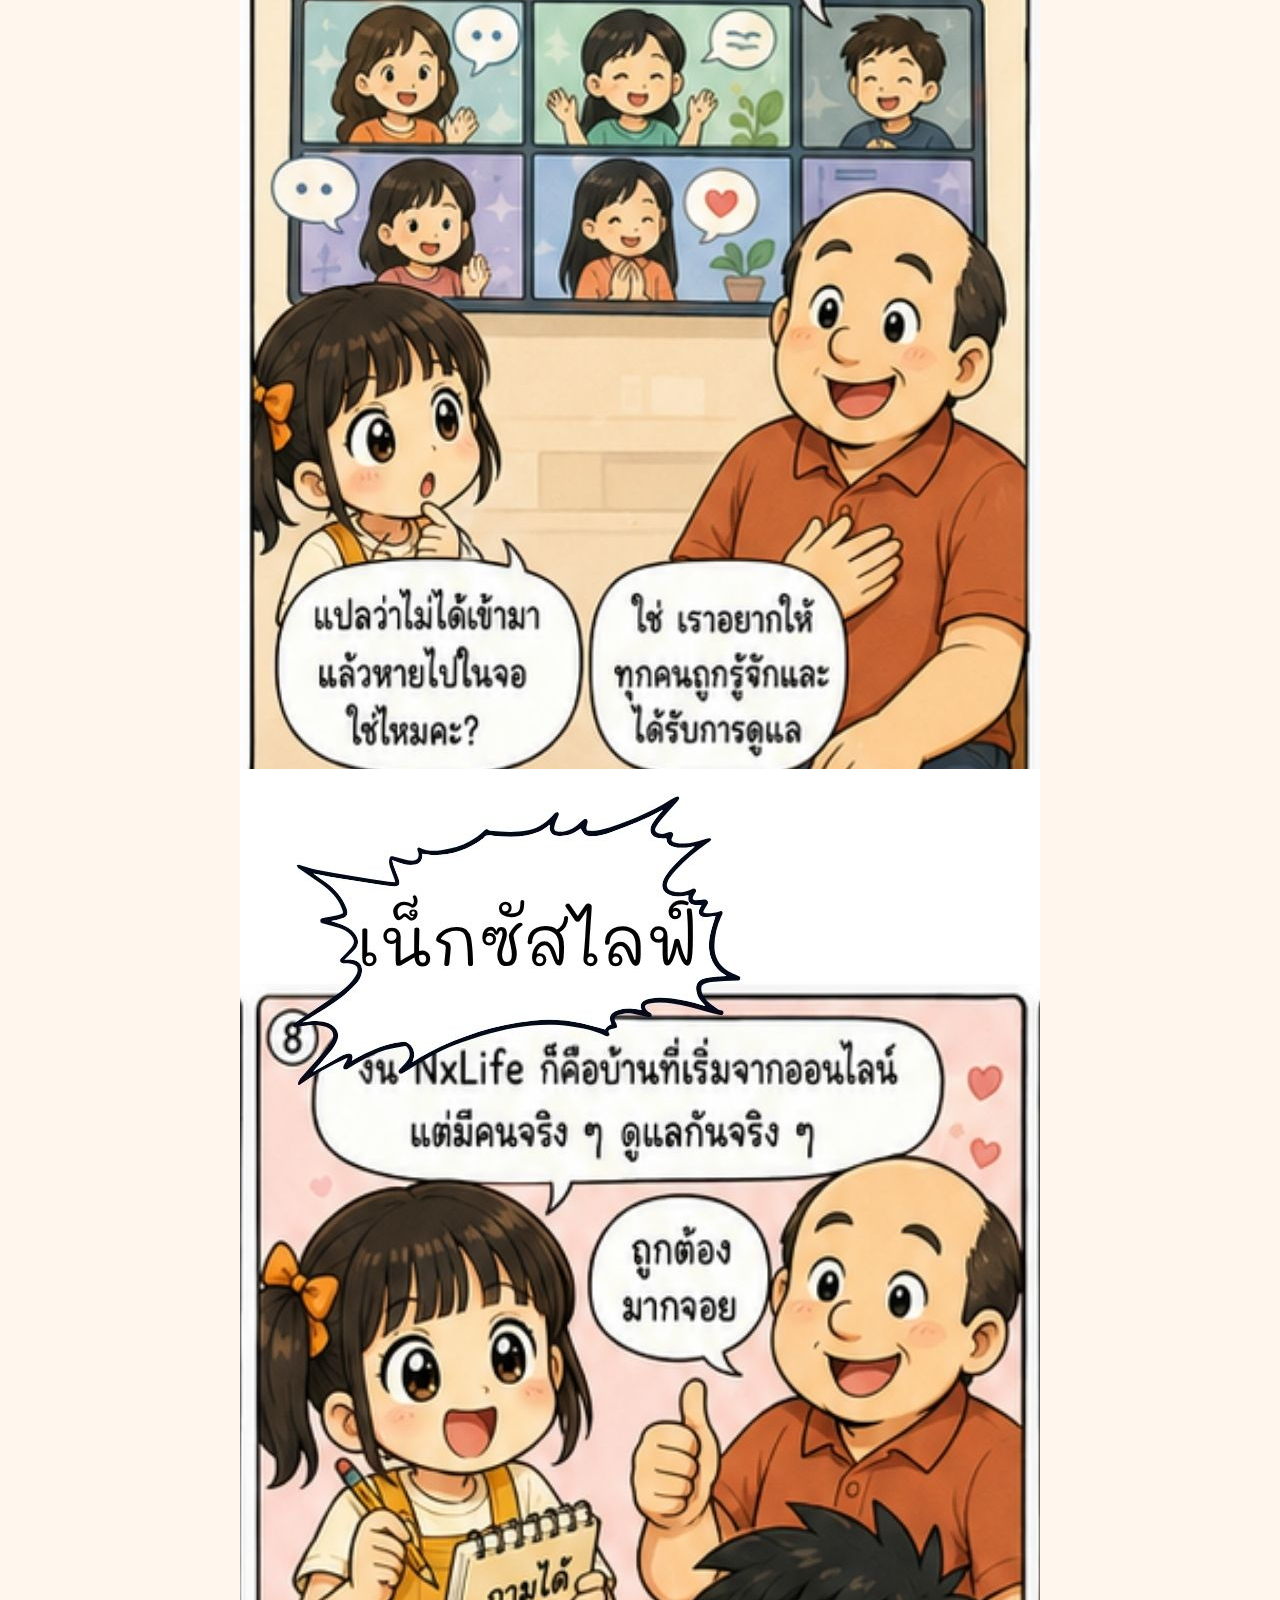
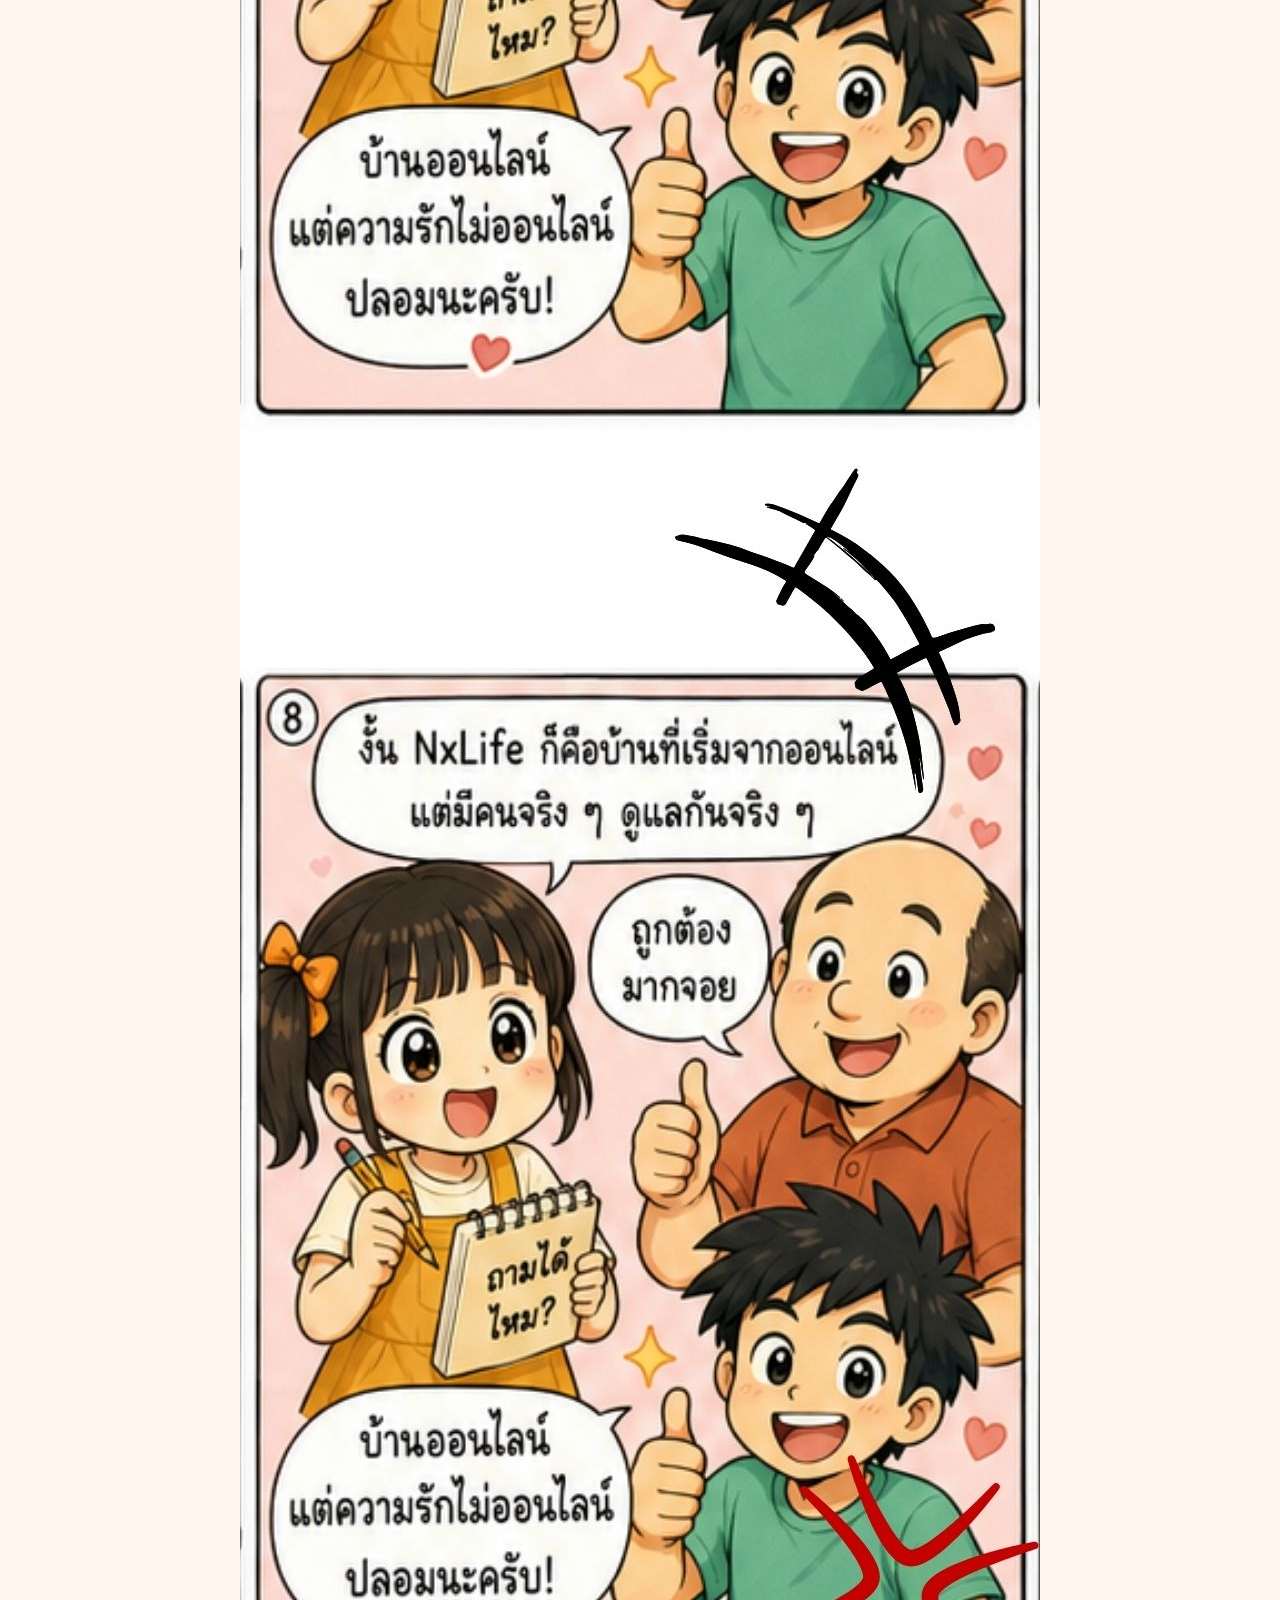
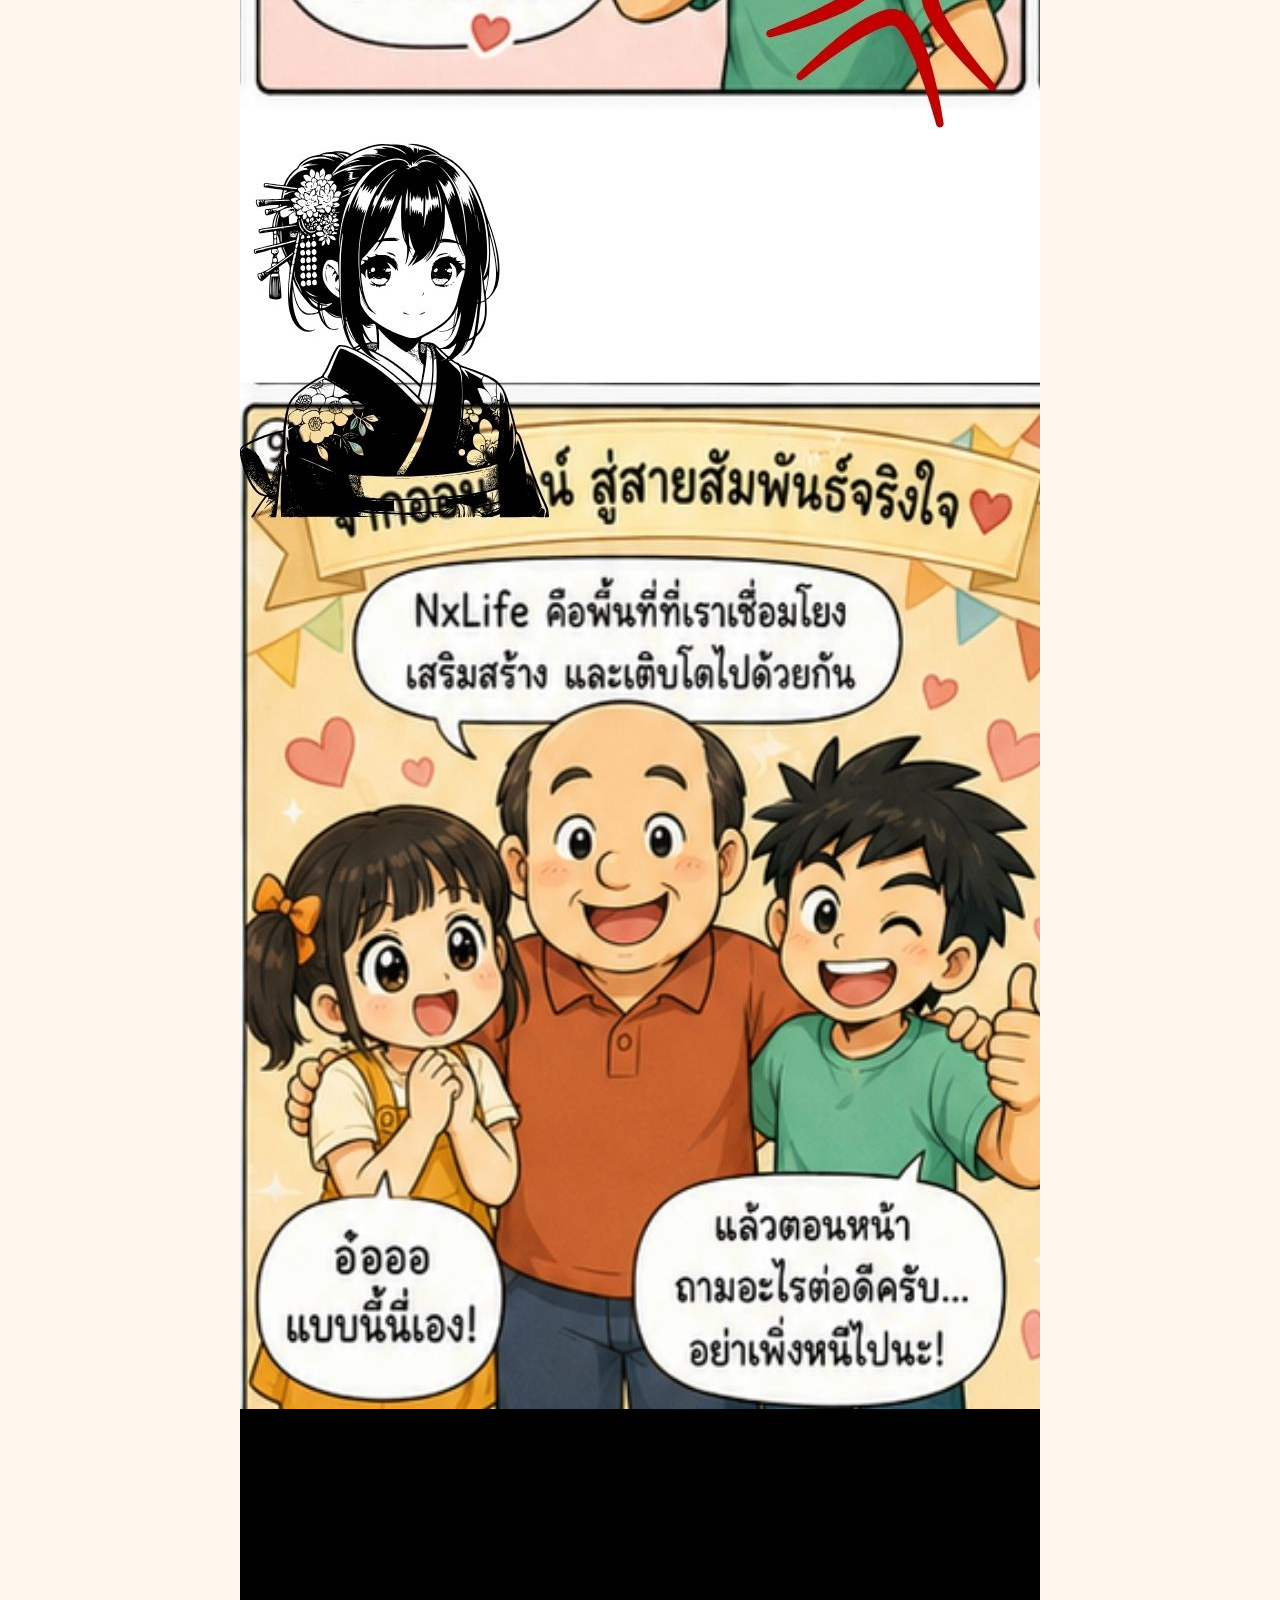
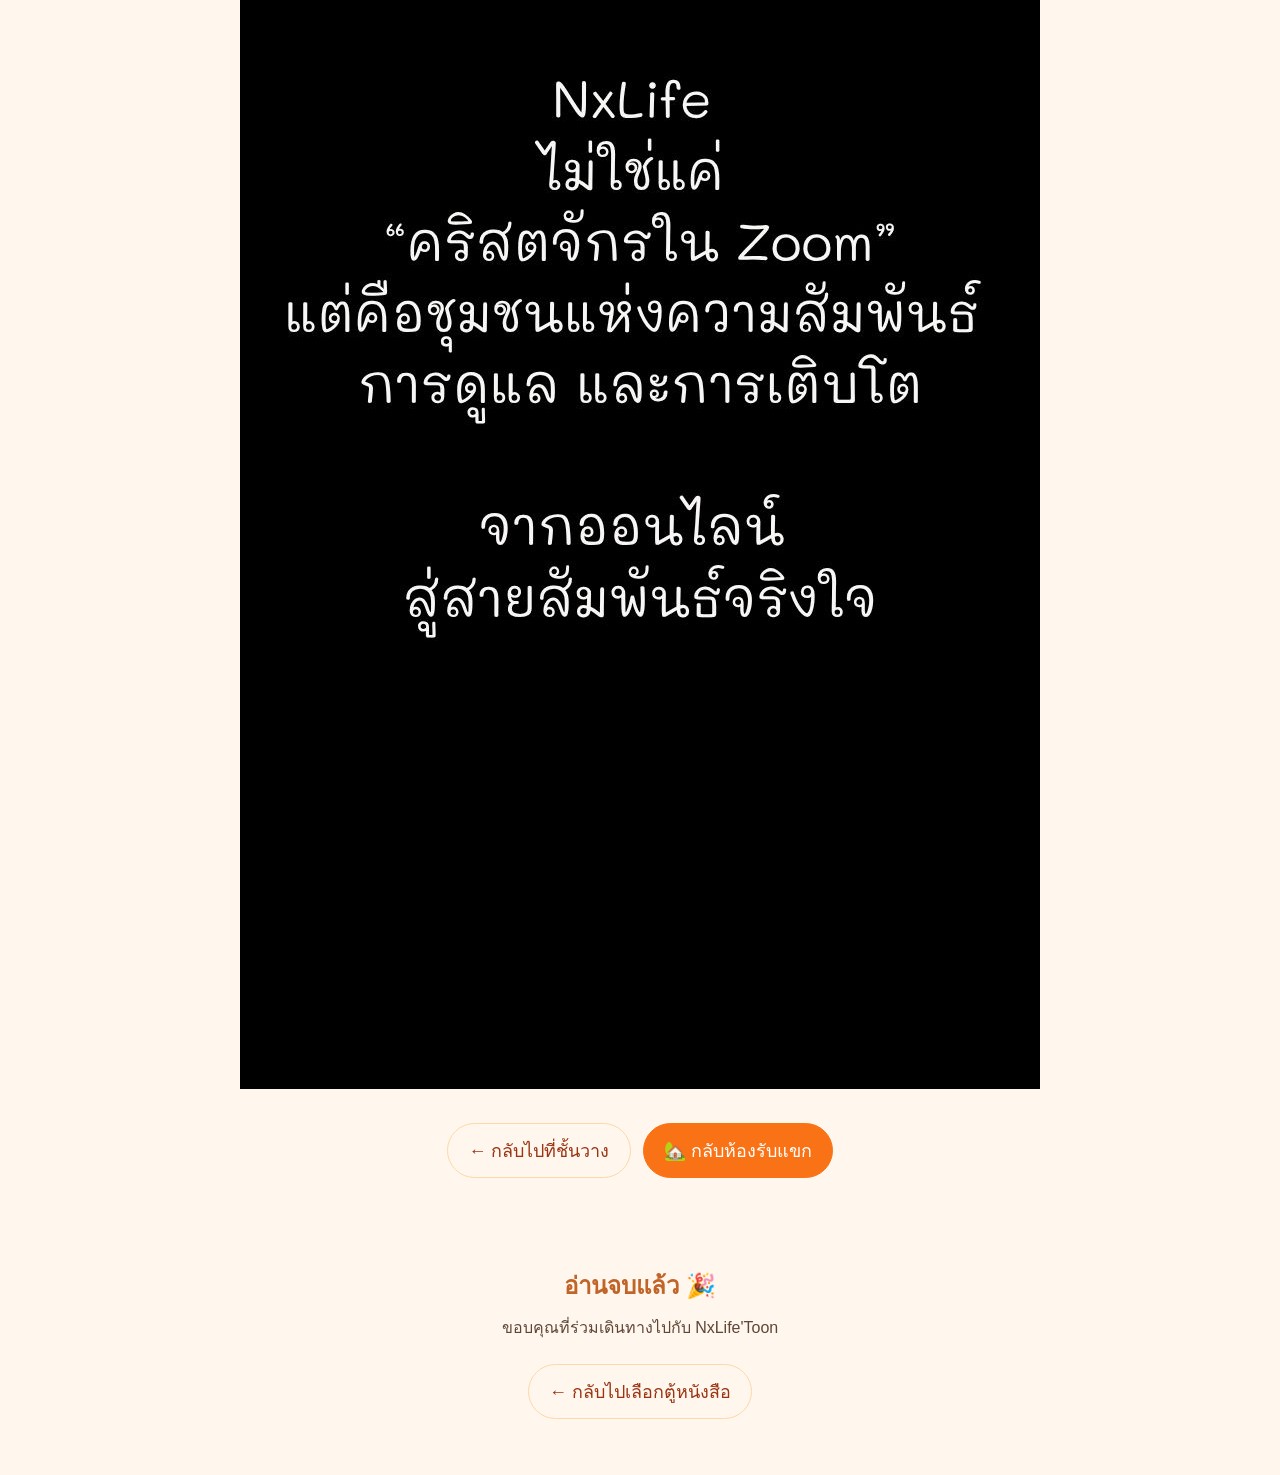
==== commit 18ffcd6d: "support story status states" ====
--- a/episodes/ep01/index.html
+++ b/episodes/ep01/index.html
@@ -8,25 +8,116 @@
 
   <link rel="icon" type="image/png" href="../../assets/logo/favicon.png">
   <link rel="stylesheet" href="../../style.css">
+
+  <style>
+  /* ================================
+     Reader Page
+     CSS สำหรับหน้าอ่านการ์ตูน EP01
+     ใช้จัดหน้าอ่านและปุ่มกลับด้านล่าง
+  ================================ */
+
+  .reader-page {
+    width: 100%;
+    min-height: 100vh;
+    background: #fff7ed;
+  }
+
+  .reader-actions {
+    display: flex;
+    justify-content: center;
+    gap: 12px;
+    flex-wrap: wrap;
+    padding: 34px 16px 52px;
+  }
+
+  .reader-back-button,
+  .reader-home-button {
+    display: inline-flex;
+    align-items: center;
+    justify-content: center;
+    min-height: 46px;
+    padding: 12px 20px;
+    border-radius: 999px;
+    font-family: "Prompt", sans-serif;
+    font-size: 18px;
+    font-weight: 500;
+    text-decoration: none;
+    cursor: pointer;
+    transition: transform 0.2s ease, box-shadow 0.2s ease;
+  }
+
+  .reader-back-button {
+    background: #fff7ed;
+    color: #9a3412;
+    border: 1px solid #fed7aa;
+  }
+
+  .reader-home-button {
+    background: #f97316;
+    color: #ffffff;
+    border: 1px solid #f97316;
+  }
+
+  .reader-back-button:hover,
+  .reader-home-button:hover {
+    transform: translateY(-2px);
+    box-shadow: 0 10px 22px rgba(120, 53, 15, 0.16);
+  }
+
+.back-link {
+  border: none;
+  background: transparent;
+  color: #c2410c;
+  font-family: "Prompt", sans-serif;
+  font-size: 15px;
+  font-weight: 800;
+  cursor: pointer;
+  text-decoration: none;
+}
+
+.back-link:hover {
+  text-decoration: underline;
+}
+
+</style>
+
 </head>
 
 <body class="reader-page">
 
   <header class="reader-header">
-    <a href="../../index.html" class="back-link">← กลับหน้าแรก</a>
+
+<a href="../../index.html#shelf=know-nxlife" class="back-link">
+  ← กลับไปที่ชั้นวาง
+</a>
+
     <div class="episode-label">EP01</div>
     <h1>NxLife คืออะไรกันแน่?</h1>
   </header>
 
-  <main class="webtoon-reader" id="webtoonReader"></main>
+<main class="reader-page">
+
+  <div class="webtoon-reader" id="webtoonReader"></div>
+
+  <div class="reader-actions">
+<a href="../../index.html#shelf=know-nxlife" class="reader-back-button">
+  ← กลับไปที่ชั้นวาง
+</a>
+
+    <a href="../../index.html" class="reader-home-button">
+      🏡 กลับห้องรับแขก
+    </a>
+  </div>
+
+</main>
 
   <section class="episode-end">
     <h2>อ่านจบแล้ว 🎉</h2>
     <p>ขอบคุณที่ร่วมเดินทางไปกับ NxLife'Toon</p>
 
-    <a href="../../index.html" class="read-button">
-      กลับไปเลือกตอน
-    </a>
+<a href="../../index.html#rooms" class="reader-back-button">
+  ← กลับไปเลือกตู้หนังสือ
+</a>
   </section>
 
   <script>
--- a/style.css
+++ b/style.css
@@ -1,51 +1,480 @@
+* {
+  box-sizing: border-box;
+}
+
+html {
+  scroll-behavior: smooth;
+}
+
 body {
   margin: 0;
-  min-height: 100vh;
   font-family: Arial, sans-serif;
-  background: linear-gradient(180deg, #fff7ed 0%, #fdebd3 100%);
+  background:
+    radial-gradient(circle at top left, rgba(251, 146, 60, 0.24), transparent 28%),
+    radial-gradient(circle at top right, rgba(251, 207, 232, 0.5), transparent 24%),
+    linear-gradient(180deg, #fff7ed 0%, #fdebd3 100%);
   color: #3b2f2f;
 }
 
-.home {
-  max-width: 900px;
+a {
+  color: inherit;
+}
+
+.app-shell {
+  width: min(1120px, calc(100% - 28px));
   margin: 0 auto;
-  padding: 40px 20px 60px;
-  text-align: center;
-}
-
-.main-logo {
+  padding: 18px 0 70px;
+}
+
+/* TOP NAV */
+
+.top-nav {
+  position: sticky;
+  top: 10px;
+  z-index: 20;
+  display: flex;
+  justify-content: space-between;
+  align-items: center;
+  gap: 12px;
+  padding: 10px 14px;
+  margin-bottom: 18px;
+  border-radius: 999px;
+  background: rgba(255, 255, 255, 0.76);
+  backdrop-filter: blur(14px);
+  box-shadow: 0 12px 28px rgba(120, 53, 15, 0.1);
+  border: 1px solid rgba(255, 255, 255, 0.8);
+}
+
+.brand {
+  display: flex;
+  align-items: center;
+  gap: 9px;
+  text-decoration: none;
+  font-weight: 900;
+  color: #9a3412;
+}
+
+.brand img {
+  width: 34px;
+  height: 34px;
+  object-fit: contain;
+}
+
+.nav-links {
+  display: flex;
+  gap: 6px;
+}
+
+.nav-links a {
+  padding: 9px 13px;
+  border-radius: 999px;
+  text-decoration: none;
+  color: #6b4e3d;
+  font-size: 14px;
+  font-weight: 700;
+}
+
+.nav-links a:hover {
+  background: #ffedd5;
+}
+
+/* HOME HOUSE */
+
+.home-house {
+  display: grid;
+  grid-template-columns: 1.05fr 0.95fr;
+  gap: 22px;
+  align-items: stretch;
+  margin-bottom: 24px;
+}
+.home-house h1 {
+  font-family: "Prompt", sans-serif;
+  font-weight: 500;
+  letter-spacing: -0.025em;
+  line-height: 1.15;
+}
+.house-copy {
+  position: relative;
+  overflow: hidden;
+  border-radius: 36px;
+  padding: 44px;
+  background:
+    radial-gradient(circle at 16% 14%, rgba(255, 255, 255, 0.75), transparent 24%),
+    linear-gradient(135deg, rgba(255, 255, 255, 0.92), rgba(255, 237, 213, 0.82));
+  box-shadow: 0 22px 55px rgba(120, 53, 15, 0.13);
+  border: 1px solid rgba(255, 255, 255, 0.86);
+}
+
+.house-copy::before {
+  content: "";
+  position: absolute;
+  width: 190px;
+  height: 190px;
+  right: -60px;
+  top: -55px;
+  border-radius: 50%;
+  background: #fbcfe8;
+  opacity: 0.8;
+}
+
+.house-copy::after {
+  content: "✦";
+  position: absolute;
+  right: 62px;
+  bottom: 52px;
+  font-size: 72px;
+  color: rgba(249, 115, 22, 0.22);
+}
+
+.eyebrow {
+  position: relative;
+  z-index: 1;
+  display: inline-flex;
+  padding: 9px 15px;
+  border-radius: 999px;
+  background: #ffffff;
+  color: #c2410c;
+  font-size: 14px;
+  font-weight: 900;
+  box-shadow: 0 10px 22px rgba(120, 53, 15, 0.08);
+}
+
+.house-copy h1 {
+  position: relative;
+  z-index: 1;
+  margin: 28px 0 16px;
+  font-size: clamp(40px, 5.6vw, 64px);
+  line-height: 1.08;
+  letter-spacing: -1.5px;
+  color: #7c2d12;
+}
+
+.house-copy p {
+  position: relative;
+  z-index: 1;
+  max-width: 560px;
+  margin: 0;
+  color: #6b4e3d;
+  font-size: 18px;
+  line-height: 1.8;
+}
+
+.hero-buttons {
+  position: relative;
+  z-index: 1;
+  display: flex;
+  gap: 12px;
+  flex-wrap: wrap;
+  margin-top: 30px;
+}
+
+.primary-button,
+.ghost-button,
+.read-button {
+  display: inline-flex;
+  align-items: center;
+  justify-content: center;
+  min-height: 46px;
+  padding: 12px 22px;
+  border-radius: 999px;
+  font-size: 16px;
+  font-weight: 900;
+  text-decoration: none;
+}
+
+.primary-button,
+.read-button {
+  background: linear-gradient(135deg, #f97316, #ea580c);
+  color: #ffffff;
+  box-shadow: 0 12px 24px rgba(249, 115, 22, 0.28);
+}
+
+.ghost-button {
+  background: #ffffff;
+  color: #9a3412;
+  border: 1px solid #fed7aa;
+}
+
+.house-visual {
+  min-height: 440px;
+  border-radius: 34px;
+  padding: 18px;
+  background:
+    radial-gradient(circle at 18% 12%, rgba(255, 237, 213, 0.22), transparent 30%),
+    radial-gradient(circle at 90% 90%, rgba(253, 186, 116, 0.22), transparent 32%),
+    linear-gradient(135deg, #3b2114, #5a2d16);
+  box-shadow: 0 24px 60px rgba(75, 32, 8, 0.22);
+  color: #fff7ed;
+  display: flex;
+  flex-direction: column;
+  justify-content: center;
+  gap: 16px;
+  transition: transform 0.25s ease, box-shadow 0.25s ease;
+}
+
+.house-visual:hover {
+  transform: translateY(-4px);
+  box-shadow: 0 30px 72px rgba(75, 32, 8, 0.28);
+}
+
+.house-window {
+  overflow: hidden;
+  border-radius: 28px;
+  background: #fff7ed;
+  padding: 8px;
+  box-shadow:
+    inset 0 0 0 1px rgba(255, 255, 255, 0.55),
+    0 12px 26px rgba(43, 26, 18, 0.2);
+}
+
+.house-window img {
   width: 100%;
-  max-width: 720px;
   height: auto;
   display: block;
-  margin: 0 auto 20px;
-}
-
-h1 {
-  margin: 12px 0 8px;
-  font-size: 36px;
-  color: #c06428;
-}
-
-.subtitle {
-  margin: 0 auto 28px;
-  max-width: 680px;
-  font-size: 18px;
-  line-height: 1.7;
-  color: #5f4636;
-}
-
-.read-button {
+  border-radius: 22px;
+  transition: transform 0.35s ease, filter 0.35s ease;
+}
+
+.house-visual:hover .house-window img {
+  transform: scale(1.025);
+  filter: brightness(1.03);
+}
+
+.house-note {
+  align-self: center;
+  max-width: 390px;
+  padding: 13px 22px;
+  border-radius: 24px;
+  background: rgba(255, 247, 237, 0.18);
+  border: 1px solid rgba(255, 247, 237, 0.22);
+  font-size: 19px;
+  font-weight: 900;
+  line-height: 1.55;
+  text-align: center;
+  box-shadow: 0 8px 18px rgba(43, 26, 18, 0.15);
+}
+/* SECTION COMMON */
+
+.featured-section,
+.rooms-section {
+  margin-top: 24px;
+  padding: 28px;
+  border-radius: 34px;
+  background: rgba(255, 255, 255, 0.78);
+  box-shadow: 0 20px 50px rgba(120, 53, 15, 0.12);
+  border: 1px solid rgba(255, 255, 255, 0.82);
+}
+
+.section-title {
+  display: flex;
+  align-items: flex-end;
+  justify-content: space-between;
+  gap: 18px;
+  margin-bottom: 22px;
+}
+
+.section-title p {
+  margin: 0 0 6px;
+  color: #f97316;
+  font-size: 14px;
+  font-weight: 900;
+  letter-spacing: 0.4px;
+}
+
+.section-title h2 {
+  margin: 0;
+  font-size: 34px;
+  color: #7c2d12;
+}
+
+.section-title span {
+  color: #7c5c48;
+  font-weight: 800;
+  max-width: 360px;
+  text-align: right;
+}
+
+/* FEATURED BOOK */
+
+.featured-books {
+  display: grid;
+  grid-template-columns: 1fr;
+  gap: 18px;
+}
+
+.featured-book-card {
+  display: grid;
+  grid-template-columns: 280px 1fr;
+  gap: 24px;
+  padding: 18px;
+  border-radius: 30px;
+  background: #ffffff;
+  text-decoration: none;
+  border: 1px solid #fee2c0;
+  box-shadow: 0 16px 36px rgba(120, 53, 15, 0.12);
+  transition: transform 0.2s ease, box-shadow 0.2s ease;
+}
+
+.featured-book-card:hover {
+  transform: translateY(-4px);
+  box-shadow: 0 24px 52px rgba(120, 53, 15, 0.18);
+}
+
+.featured-cover {
+  overflow: hidden;
+  border-radius: 24px;
+  min-height: 360px;
+  background: #fed7aa;
+}
+
+.featured-cover img {
+  width: 100%;
+  height: 100%;
+  min-height: 360px;
+  object-fit: cover;
+  display: block;
+}
+
+.featured-info {
+  padding: 12px 8px;
+  display: flex;
+  flex-direction: column;
+  justify-content: center;
+}
+
+.book-status {
   display: inline-block;
-  padding: 14px 26px;
+  align-self: flex-start;
+  margin-bottom: 12px;
+  padding: 7px 12px;
+  border-radius: 999px;
+  background: #dcfce7;
+  color: #166534;
+  font-size: 13px;
+  font-weight: 900;
+}
+
+.book-room {
+  margin: 0 0 8px;
+  color: #f97316;
+  font-size: 14px;
+  font-weight: 900;
+}
+
+.featured-info h3 {
+  margin: 0 0 12px;
+  font-size: 32px;
+  line-height: 1.25;
+  color: #3b2f2f;
+}
+
+.featured-info p {
+  margin: 0 0 18px;
+  color: #6b4e3d;
+  font-size: 17px;
+  line-height: 1.75;
+}
+
+.read-now {
+  display: inline-flex;
+  align-self: flex-start;
+  margin-top: 4px;
+  padding: 12px 20px;
   border-radius: 999px;
   background: #f97316;
-  color: white;
-  text-decoration: none;
-  font-size: 17px;
-  font-weight: bold;
-  box-shadow: 0 8px 20px rgba(249, 115, 22, 0.25);
-}
+  color: #ffffff;
+  font-weight: 900;
+  box-shadow: 0 10px 22px rgba(249, 115, 22, 0.25);
+}
+
+/* ROOMS */
+
+.room-grid {
+  display: grid;
+  grid-template-columns: repeat(5, minmax(0, 1fr));
+  gap: 14px;
+}
+
+.room-card {
+  position: relative;
+  min-height: 210px;
+  overflow: hidden;
+  border-radius: 28px;
+  padding: 20px;
+  background:
+    radial-gradient(circle at top left, rgba(255, 255, 255, 0.72), transparent 30%),
+    linear-gradient(135deg, #fff7ed, #fed7aa);
+  border: 1px solid #fee2c0;
+  box-shadow: 0 14px 30px rgba(120, 53, 15, 0.1);
+}
+
+.room-card::after {
+  content: "";
+  position: absolute;
+  width: 95px;
+  height: 95px;
+  right: -28px;
+  bottom: -28px;
+  border-radius: 50%;
+  background: rgba(255, 255, 255, 0.35);
+}
+
+.room-card.available {
+  background:
+    radial-gradient(circle at top left, rgba(255, 255, 255, 0.72), transparent 30%),
+    linear-gradient(135deg, #fb923c, #f97316 55%, #facc15);
+  color: #ffffff;
+}
+
+.room-card.coming-soon {
+  opacity: 0.86;
+}
+
+.room-emoji {
+  position: relative;
+  z-index: 1;
+  font-size: 42px;
+  margin-bottom: 16px;
+}
+
+.room-info {
+  position: relative;
+  z-index: 1;
+}
+
+.room-info h3 {
+  margin: 0 0 10px;
+  font-size: 21px;
+  line-height: 1.25;
+}
+
+.room-info p {
+  margin: 0 0 16px;
+  font-size: 14px;
+  line-height: 1.6;
+}
+
+.room-button {
+  border: none;
+  padding: 10px 14px;
+  border-radius: 999px;
+  background: #ffffff;
+  color: #9a3412;
+  font-weight: 900;
+  cursor: pointer;
+}
+
+.room-disabled {
+  display: inline-block;
+  padding: 9px 13px;
+  border-radius: 999px;
+  background: rgba(255, 255, 255, 0.65);
+  color: #6b7280;
+  font-size: 13px;
+  font-weight: 900;
+}
+
+/* READER PAGE - KEEP */
 
 .reader-page {
   background: #fff7ed;
@@ -114,4 +543,510 @@
 .episode-end p {
   margin: 0 0 24px;
   color: #5f4636;
+}
+
+/* RESPONSIVE */
+
+@media (max-width: 980px) {
+  .home-house {
+    grid-template-columns: 1fr;
+  }
+
+  .room-grid {
+    grid-template-columns: repeat(2, minmax(0, 1fr));
+  }
+
+  .shelf-grid {
+    grid-template-columns: repeat(2, minmax(0, 1fr));
+  }
+
+  .featured-book-card {
+    grid-template-columns: 240px 1fr;
+  }
+}
+
+@media (max-width: 700px) {
+  .app-shell {
+    width: min(100% - 18px, 1120px);
+    padding-top: 10px;
+  }
+
+  .top-nav {
+    top: 6px;
+    border-radius: 22px;
+  }
+
+  .nav-links a {
+    font-size: 13px;
+    padding: 8px 10px;
+  }
+
+  .house-copy {
+    padding: 30px 22px;
+    border-radius: 28px;
+  }
+
+  .house-copy h1 {
+    font-size: 40px;
+  }
+
+  .house-copy p {
+    font-size: 16px;
+  }
+
+  .house-visual {
+    min-height: auto;
+    border-radius: 28px;
+  }
+
+  .hero-buttons {
+    flex-direction: column;
+  }
+
+  .featured-section,
+  .rooms-section {
+    padding: 18px;
+    border-radius: 28px;
+  }
+
+  .section-title {
+    display: block;
+  }
+
+  .section-title h2 {
+    font-size: 28px;
+  }
+
+  .section-title span {
+    display: block;
+    margin-top: 8px;
+    text-align: left;
+  }
+
+  .featured-book-card {
+    grid-template-columns: 1fr;
+  }
+
+  .featured-cover {
+    min-height: auto;
+  }
+
+  .featured-cover img {
+    min-height: auto;
+  }
+
+  .featured-info h3 {
+    font-size: 26px;
+  }
+
+  .room-grid {
+    grid-template-columns: 1fr;
+  }
+
+  .shelf-grid {
+  grid-template-columns: 1fr;
+  }
+}
+
+/* SHELVES VIEW */
+
+.hidden {
+  display: none;
+}
+
+.shelves-section {
+  margin-top: 24px;
+  padding: 28px;
+  border-radius: 34px;
+  background: rgba(255, 255, 255, 0.82);
+  box-shadow: 0 20px 50px rgba(120, 53, 15, 0.12);
+  border: 1px solid rgba(255, 255, 255, 0.85);
+}
+
+.back-home-button {
+  border: none;
+  padding: 11px 16px;
+  border-radius: 999px;
+  background: #fff7ed;
+  color: #9a3412;
+  font-weight: 900;
+  cursor: pointer;
+  border: 1px solid #fed7aa;
+}
+
+.shelf-grid {
+  display: grid;
+  grid-template-columns: repeat(5, minmax(0, 1fr));
+  gap: 14px;
+}
+
+.shelf-card {
+  position: relative;
+  min-height: 230px;
+  overflow: hidden;
+  border-radius: 28px;
+  padding: 20px;
+  background:
+    radial-gradient(circle at top left, rgba(255, 255, 255, 0.75), transparent 30%),
+    linear-gradient(135deg, #fff7ed, #fed7aa);
+  border: 1px solid #fee2c0;
+  box-shadow: 0 14px 30px rgba(120, 53, 15, 0.1);
+}
+
+.shelf-card::after {
+  content: "";
+  position: absolute;
+  width: 95px;
+  height: 95px;
+  right: -28px;
+  bottom: -28px;
+  border-radius: 50%;
+  background: rgba(255, 255, 255, 0.35);
+}
+
+.shelf-card.available {
+  background:
+    radial-gradient(circle at top left, rgba(255, 255, 255, 0.72), transparent 30%),
+    linear-gradient(135deg, #fb923c, #f97316 55%, #facc15);
+  color: #ffffff;
+}
+
+.shelf-card.coming-soon {
+  opacity: 0.86;
+}
+
+.shelf-emoji {
+  position: relative;
+  z-index: 1;
+  font-size: 44px;
+  margin-bottom: 16px;
+}
+
+.shelf-info {
+  position: relative;
+  z-index: 1;
+}
+
+.shelf-info h3 {
+  margin: 0 0 10px;
+  font-size: 21px;
+  line-height: 1.25;
+}
+
+.shelf-info p {
+  margin: 0 0 16px;
+  font-size: 14px;
+  line-height: 1.6;
+}
+
+.shelf-button {
+  border: none;
+  padding: 10px 14px;
+  border-radius: 999px;
+  background: #ffffff;
+  color: #9a3412;
+  font-weight: 900;
+  cursor: pointer;
+}
+
+.shelf-disabled {
+  display: inline-block;
+  padding: 9px 13px;
+  border-radius: 999px;
+  background: rgba(255, 255, 255, 0.65);
+  color: #6b7280;
+  font-size: 13px;
+  font-weight: 900;
+}
+
+/* SECTION IDENTITY */
+
+.zone-label {
+  display: inline-flex;
+  align-items: center;
+  gap: 7px;
+  width: fit-content;
+  margin: 0 0 8px;
+  padding: 7px 13px;
+  border-radius: 999px;
+  font-size: 14px;
+  font-weight: 900;
+  letter-spacing: 0.02em;
+}
+
+.section-desc {
+  display: block;
+  margin-top: 6px;
+  color: #7c2d12;
+  font-size: 15px;
+  font-weight: 700;
+  line-height: 1.6;
+}
+
+.living-room-label {
+  background: #fff7ed;
+  color: #9a3412;
+  border: 1px solid #fed7aa;
+}
+
+.coffee-label {
+  background: #fff4e6;
+  color: #7c2d12;
+  border: 1px solid #e7b77e;
+}
+
+.bookshelf-label {
+  background: #ecfdf5;
+  color: #047857;
+  border: 1px solid #a7f3d0;
+}
+
+.shelf-label {
+  background: #faf5ff;
+  color: #7e22ce;
+  border: 1px solid #e9d5ff;
+}
+
+.coffee-zone {
+  background:
+    radial-gradient(circle at 15% 10%, rgba(255, 255, 255, 0.75), transparent 30%),
+    linear-gradient(135deg, #fff4e6, #f8dfc2);
+  border: 1px solid rgba(235, 196, 154, 0.65);
+}
+
+.bookshelf-zone {
+  background:
+    radial-gradient(circle at 85% 10%, rgba(255, 255, 255, 0.78), transparent 30%),
+    linear-gradient(135deg, #ecfdf5, #dbeafe);
+  border: 1px solid rgba(167, 243, 208, 0.75);
+}
+
+.shelf-zone {
+  background:
+    radial-gradient(circle at 15% 10%, rgba(255, 255, 255, 0.78), transparent 30%),
+    linear-gradient(135deg, #faf5ff, #fef3c7);
+  border: 1px solid rgba(233, 213, 255, 0.8);
+}
+
+.breadcrumb {
+  display: inline-flex;
+  align-items: center;
+  width: fit-content;
+  margin: 0 0 10px;
+  padding: 7px 13px;
+  border-radius: 999px;
+  background: rgba(255, 255, 255, 0.72);
+  color: #7c2d12;
+  font-size: 13px;
+  font-weight: 800;
+  line-height: 1.4;
+  border: 1px solid rgba(255, 255, 255, 0.95);
+  box-shadow: 0 8px 20px rgba(120, 53, 15, 0.08);
+}
+
+.story-meta {
+  display: flex;
+  flex-wrap: wrap;
+  gap: 8px;
+  margin-top: 18px;
+}
+
+.story-meta span {
+  display: inline-flex;
+  align-items: center;
+  padding: 7px 11px;
+  border-radius: 999px;
+  background: #fff7ed;
+  color: #9a3412;
+  font-size: 13px;
+  font-weight: 800;
+  border: 1px solid #fed7aa;
+}
+
+.coffee-note {
+  margin-top: 16px;
+  max-width: 420px;
+  padding: 14px 16px;
+  border-radius: 20px;
+  background: linear-gradient(135deg, #fff7ed, #ffedd5);
+  border: 1px solid #fed7aa;
+  color: #7c2d12;
+}
+
+.coffee-note strong {
+  display: block;
+  margin-bottom: 5px;
+  font-size: 15px;
+  font-weight: 900;
+}
+
+.coffee-note p {
+  margin: 0;
+  font-size: 14px;
+  line-height: 1.6;
+  font-weight: 700;
+}
+
+/* COFFEE TABLE DECORATION */
+
+.featured-book-card {
+  position: relative;
+  overflow: hidden;
+}
+
+.section-title h2 {
+  font-family: "Prompt", sans-serif;
+  font-weight: 500;
+  letter-spacing: -0.02em;
+  line-height: 1.2;
+}
+
+/* STORIES VIEW */
+
+.stories-section {
+  margin-top: 24px;
+  padding: 28px;
+  border-radius: 34px;
+  background: rgba(255, 255, 255, 0.86);
+  box-shadow: 0 20px 50px rgba(120, 53, 15, 0.12);
+  border: 1px solid rgba(255, 255, 255, 0.88);
+}
+
+.stories-zone {
+  background:
+    radial-gradient(circle at 85% 8%, rgba(255, 255, 255, 0.78), transparent 30%),
+    linear-gradient(135deg, #ffffff, #fff7ed);
+  border: 1px solid rgba(254, 215, 170, 0.8);
+}
+
+.story-label {
+  background: #fff7ed;
+  color: #c2410c;
+  border: 1px solid #fed7aa;
+}
+
+.story-grid {
+  display: grid;
+  grid-template-columns: 1fr;
+  gap: 18px;
+}
+
+.story-card {
+  position: relative;
+  display: grid;
+  grid-template-columns: 220px 1fr;
+  gap: 24px;
+  align-items: center;
+  padding: 18px;
+  border-radius: 28px;
+  background: rgba(255, 255, 255, 0.88);
+  color: inherit;
+  text-decoration: none;
+  border: 1px solid rgba(254, 215, 170, 0.9);
+  box-shadow: 0 16px 34px rgba(120, 53, 15, 0.1);
+  overflow: hidden;
+  transition: transform 0.22s ease, box-shadow 0.22s ease;
+}
+
+.story-card:hover {
+  transform: translateY(-4px);
+  box-shadow: 0 22px 44px rgba(120, 53, 15, 0.16);
+}
+
+.story-card::after {
+  content: "📖";
+  position: absolute;
+  right: 34px;
+  top: 22px;
+  font-size: 72px;
+  opacity: 0.045;
+  pointer-events: none;
+}
+
+.story-cover {
+  overflow: hidden;
+  border-radius: 22px;
+  background: #fff7ed;
+  box-shadow: 0 12px 24px rgba(120, 53, 15, 0.14);
+}
+
+.story-cover img {
+  width: 100%;
+  display: block;
+}
+
+.story-info {
+  position: relative;
+  z-index: 1;
+}
+
+.story-room {
+  margin: 8px 0 0;
+  color: #9a3412;
+  font-weight: 800;
+  font-size: 14px;
+}
+
+.story-info h3 {
+  margin: 8px 0 10px;
+  font-size: 28px;
+  line-height: 1.25;
+  color: #431407;
+}
+
+.story-info p {
+  margin: 0 0 14px;
+  color: #7c2d12;
+  line-height: 1.7;
+  font-weight: 600;
+}
+
+.empty-story {
+  padding: 40px 24px;
+  border-radius: 28px;
+  background: rgba(255, 255, 255, 0.76);
+  text-align: center;
+  border: 1px dashed #fed7aa;
+}
+
+.empty-emoji {
+  font-size: 54px;
+  margin-bottom: 12px;
+}
+
+.empty-story h3 {
+  margin: 0 0 8px;
+  color: #431407;
+  font-size: 24px;
+}
+
+.empty-story p {
+  margin: 0;
+  color: #7c2d12;
+  font-weight: 700;
+}
+
+@media (max-width: 700px) {
+  .story-card {
+    grid-template-columns: 1fr;
+  }
+
+  .story-info h3 {
+    font-size: 23px;
+  }
+}
+
+.story-card.coming-soon {
+  opacity: 0.74;
+  cursor: default;
+}
+
+.story-card.coming-soon:hover {
+  transform: none;
+  box-shadow: 0 16px 34px rgba(120, 53, 15, 0.1);
+}
+
+.read-now.disabled {
+  background: #f3f4f6;
+  color: #6b7280;
 }
